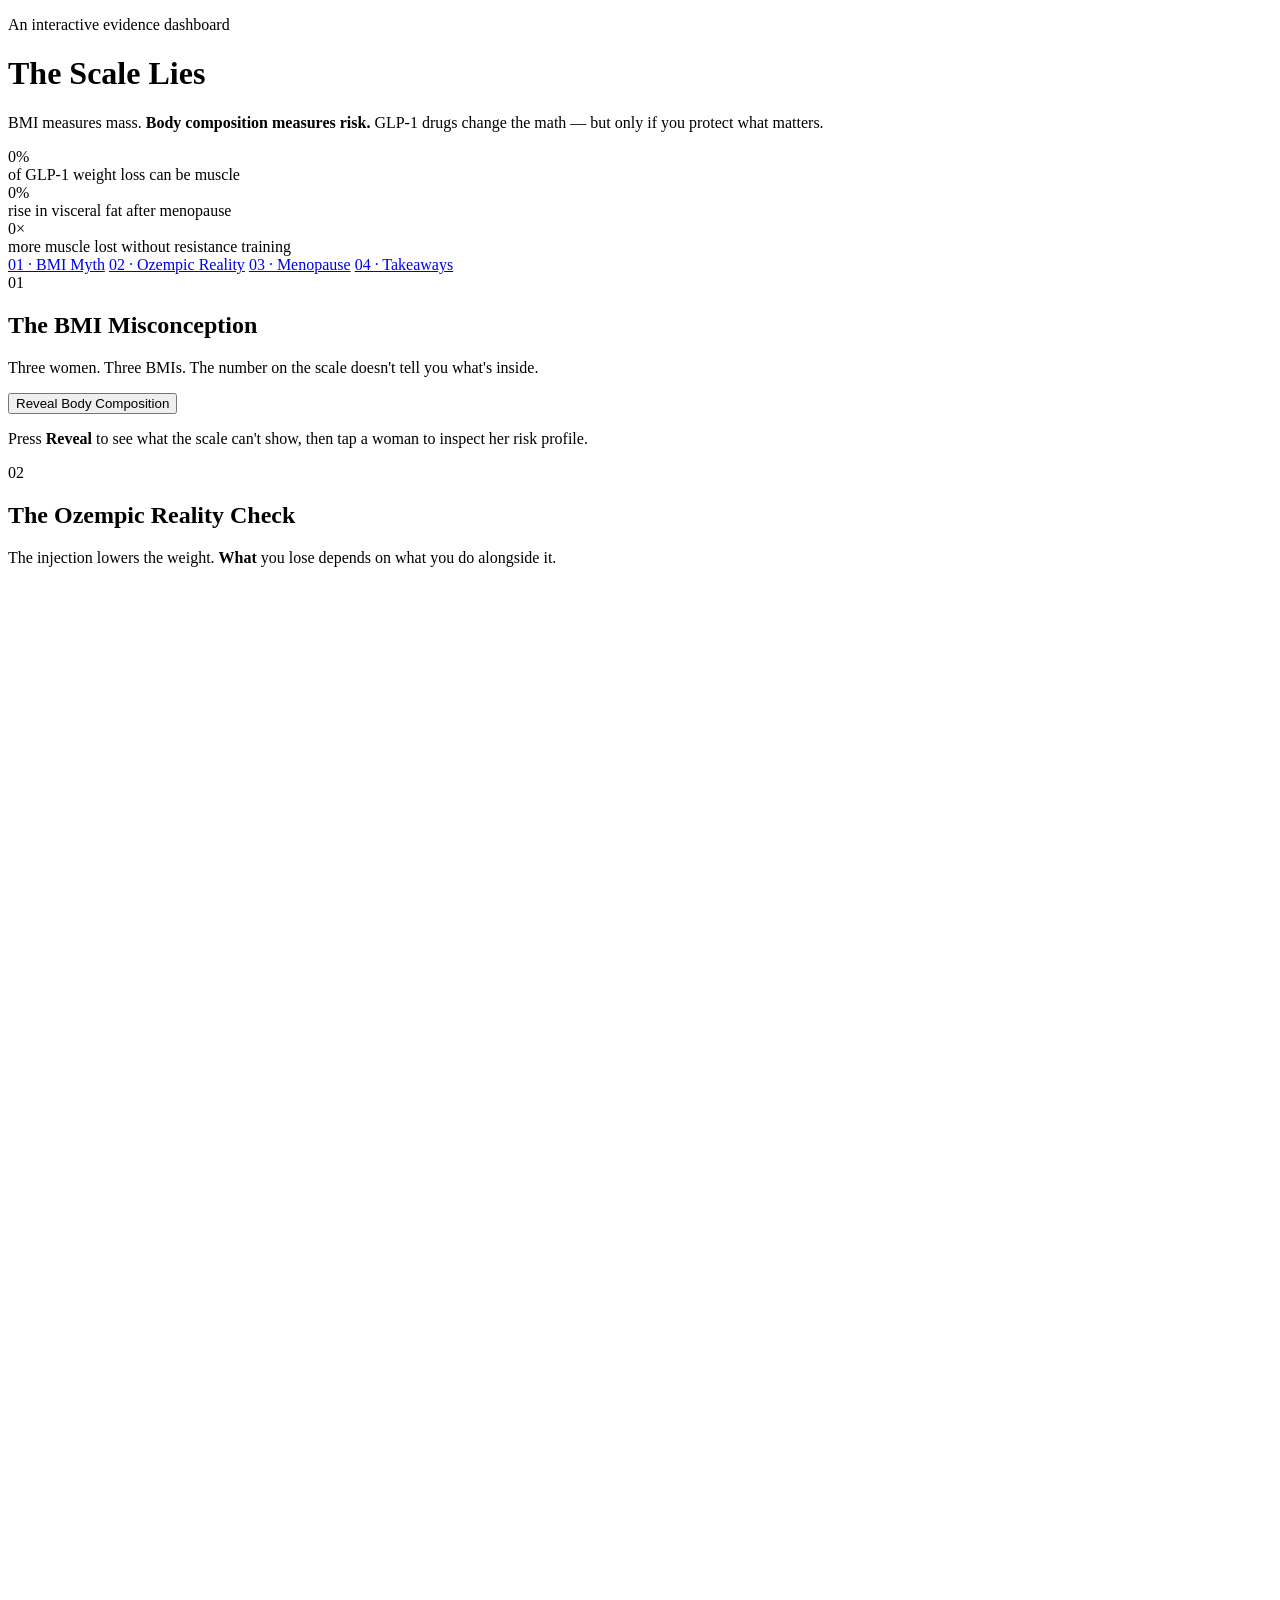
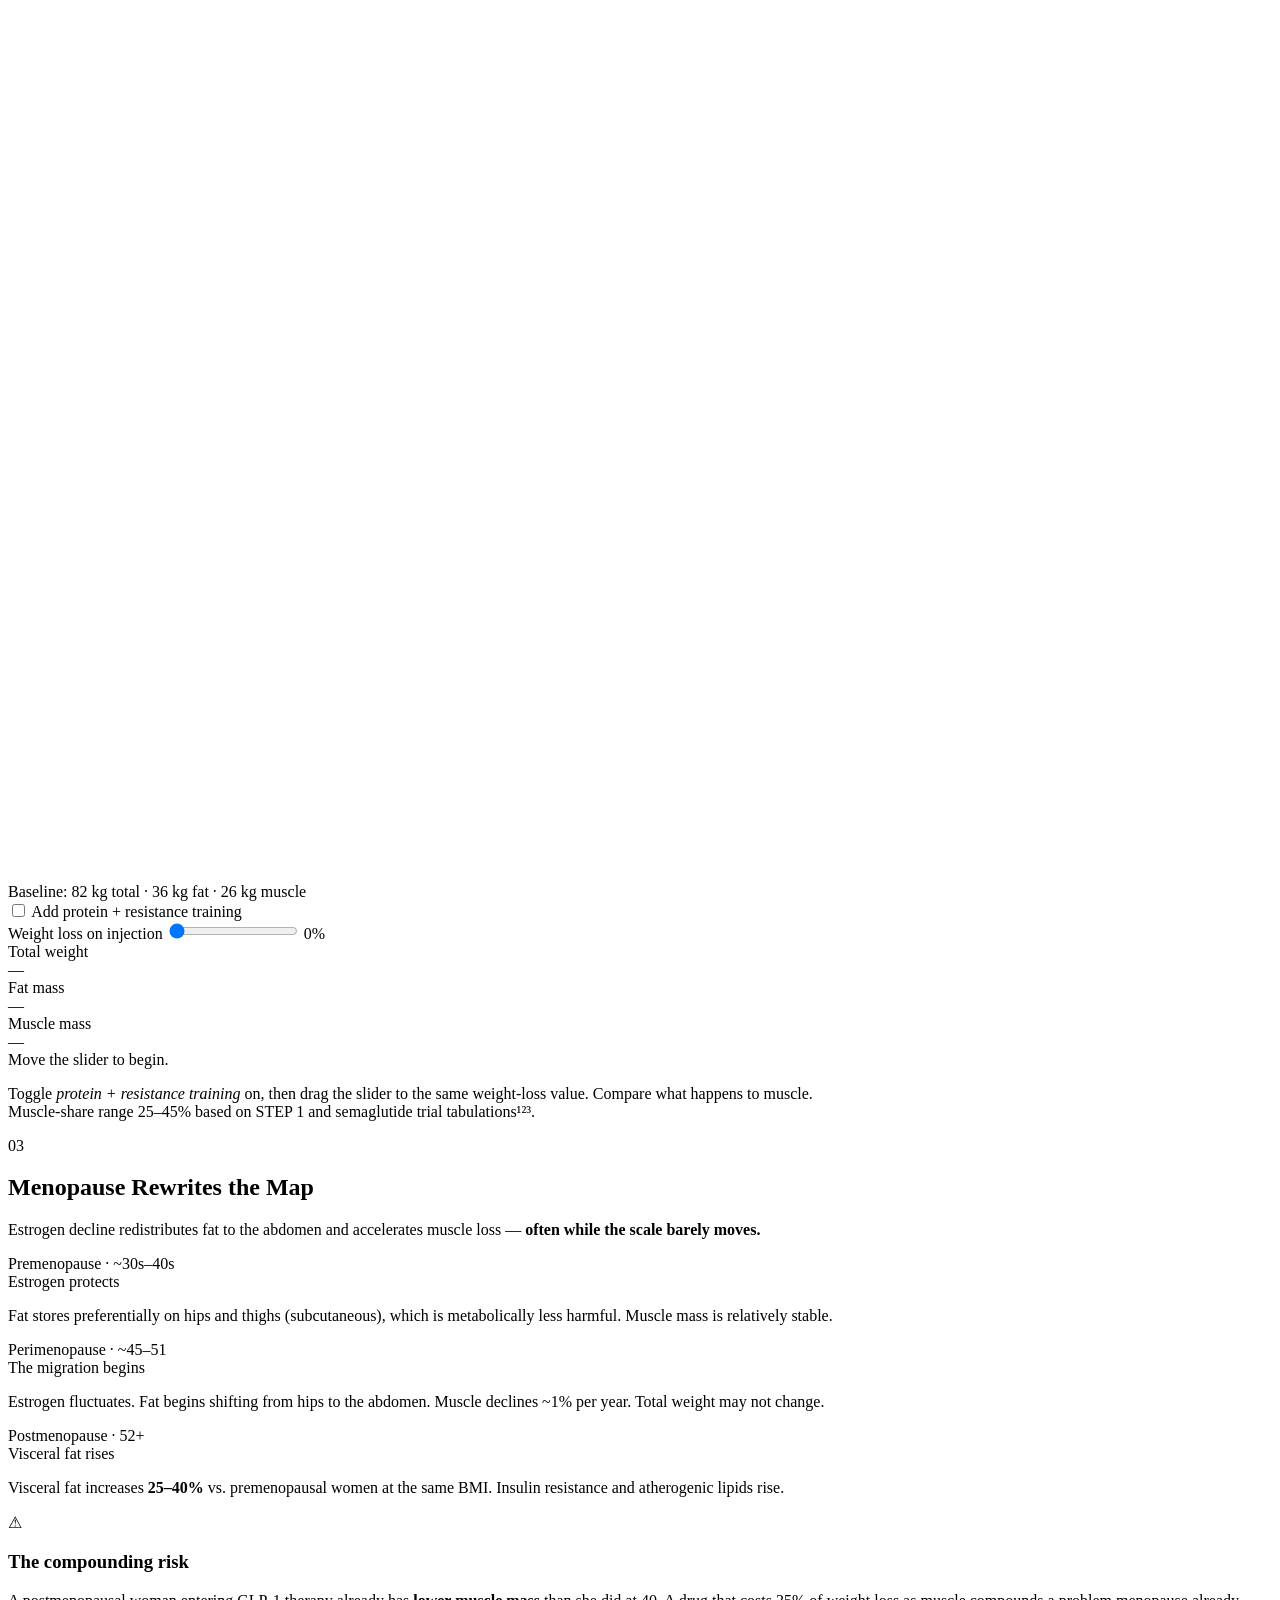
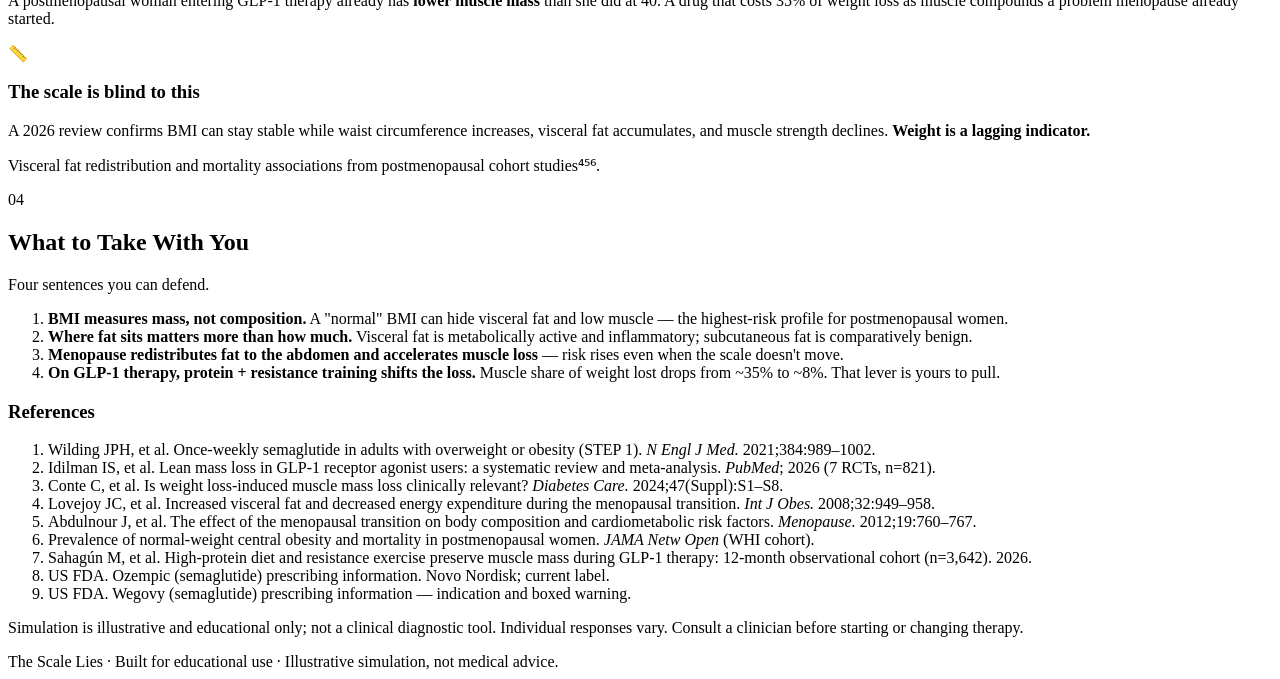
==== index.html @ 8689b0a3 "Add interactive dashboard for weight loss and menopause This HTML document outlines an interactive d" ====
<!DOCTYPE html>
<html lang="en">
<head>
  <meta charset="UTF-8" />
  <meta name="viewport" content="width=device-width, initial-scale=1.0" />
  <title>The Scale Lies — Weight Loss, Body Composition & Menopause</title>
  <meta name="description" content="An interactive dashboard on why BMI misleads, what GLP-1 weight loss actually takes off, and how menopause rewrites body composition." />
  <link rel="stylesheet" href="style.css" />
</head>
<body>

  <!-- ══════════════════════════════════════════════════════════
       HERO
  ═══════════════════════════════════════════════════════════ -->
  <header class="hero">
    <p class="eyebrow">An interactive evidence dashboard</p>
    <h1>The Scale Lies</h1>
    <p class="subtitle">
      BMI measures mass. <strong>Body composition measures risk.</strong>
      GLP-1 drugs change the math — but only if you protect what matters.
    </p>

    <div class="hero-stats">
      <div class="stat">
        <div class="stat-num" data-count="35" data-suffix="%">0%</div>
        <div class="stat-label">of GLP-1 weight loss can be muscle</div>
      </div>
      <div class="stat">
        <div class="stat-num" data-count="40" data-suffix="%">0%</div>
        <div class="stat-label">rise in visceral fat after menopause</div>
      </div>
      <div class="stat">
        <div class="stat-num" data-count="5" data-suffix="×">0×</div>
        <div class="stat-label">more muscle lost without resistance training</div>
      </div>
    </div>
  </header>

  <!-- ══════════════════════════════════════════════════════════
       SECTION NAV
  ═══════════════════════════════════════════════════════════ -->
  <nav class="section-nav" aria-label="Section navigation">
    <a href="#module-1" class="nav-link active">01 · BMI Myth</a>
    <a href="#module-2" class="nav-link">02 · Ozempic Reality</a>
    <a href="#module-3" class="nav-link">03 · Menopause</a>
    <a href="#module-4" class="nav-link">04 · Takeaways</a>
  </nav>

  <main>

    <!-- ════════════════════════════════════════════════════════
         MODULE 1 — THE BMI MISCONCEPTION
    ═════════════════════════════════════════════════════════ -->
    <section id="module-1" class="module">
      <div class="module-head">
        <span class="module-num">01</span>
        <h2>The BMI Misconception</h2>
        <p class="module-sub">
          Three women. Three BMIs. The number on the scale doesn't tell you what's inside.
        </p>
      </div>

      <div class="cards" id="cards" aria-live="polite"></div>

      <div class="controls">
        <button id="revealBtn" class="btn primary">Reveal Body Composition</button>
        <button id="resetBtn" class="btn ghost" hidden>Reset</button>
      </div>

      <p class="hint" id="hint">
        Press <strong>Reveal</strong> to see what the scale can't show, then tap a woman to inspect her risk profile.
      </p>

      <!-- Modal for inspecting one subject -->
      <section class="modal" id="modal" hidden role="dialog" aria-modal="true" aria-labelledby="modalTitle">
        <div class="modal-card">
          <button class="modal-close" id="modalClose" aria-label="Close">&times;</button>
          <h2 id="modalTitle"></h2>
          <p id="modalBmi" class="modal-bmi"></p>
          <div class="meters" id="modalMeters"></div>
          <p id="modalNote" class="modal-note"></p>
          <div class="risk" id="modalRisk"></div>
        </div>
      </section>
    </section>

    <!-- ════════════════════════════════════════════════════════
         MODULE 2 — OZEMPIC REALITY CHECK
    ═════════════════════════════════════════════════════════ -->
    <section id="module-2" class="module">
      <div class="module-head">
        <span class="module-num">02</span>
        <h2>The Ozempic Reality Check</h2>
        <p class="module-sub">
          The injection lowers the weight. <strong>What</strong> you lose depends on what you do alongside it.
        </p>
      </div>

      <div class="stage">
        <!-- Live figure -->
        <div class="figure-wrap">
          <svg id="figure" viewBox="0 0 240 360" role="img" aria-label="Body composition figure"></svg>
          <div class="figure-caption" id="figureCaption">
            Baseline: 82 kg total · 36 kg fat · 26 kg muscle
          </div>
        </div>

        <!-- Controls + meters -->
        <div class="panel">
          <div class="toggle-row">
            <label class="switch">
              <input type="checkbox" id="protectToggle" />
              <span class="slider"></span>
            </label>
            <span class="toggle-label" id="toggleLabel">Add protein + resistance training</span>
          </div>

          <div class="slider-row">
            <label for="lossSlider">Weight loss on injection</label>
            <input type="range" id="lossSlider" min="0" max="20" step="1" value="0" />
            <span class="loss-val" id="lossVal">0%</span>
          </div>

          <div class="meters">
            <div class="meter-row">
              <span>Total weight</span>
              <div class="meter-track"><div class="meter-fill weight" id="mWeight"></div></div>
              <span class="meter-val" id="vWeight">—</span>
            </div>
            <div class="meter-row">
              <span>Fat mass</span>
              <div class="meter-track"><div class="meter-fill fat" id="mFat"></div></div>
              <span class="meter-val" id="vFat">—</span>
            </div>
            <div class="meter-row">
              <span>Muscle mass</span>
              <div class="meter-track"><div class="meter-fill muscle" id="mMuscle"></div></div>
              <span class="meter-val" id="vMuscle">—</span>
            </div>
          </div>

          <div class="verdict" id="verdict">Move the slider to begin.</div>
        </div>
      </div>

      <p class="hint">
        Toggle <em>protein + resistance training</em> on, then drag the slider to the same weight-loss value.
        Compare what happens to muscle. <br/>
        <span class="cite">Muscle-share range 25–45% based on STEP 1 and semaglutide trial tabulations¹²³.</span>
      </p>
    </section>

    <!-- ════════════════════════════════════════════════════════
         MODULE 3 — MENOPAUSE & VISCERAL FAT
    ═════════════════════════════════════════════════════════ -->
    <section id="module-3" class="module">
      <div class="module-head">
        <span class="module-num">03</span>
        <h2>Menopause Rewrites the Map</h2>
        <p class="module-sub">
          Estrogen decline redistributes fat to the abdomen and accelerates muscle loss —
          <strong>often while the scale barely moves.</strong>
        </p>
      </div>

      <!-- Timeline -->
      <div class="timeline" id="timeline">
        <div class="tl-step" data-step="1">
          <div class="tl-dot"></div>
          <div class="tl-card">
            <div class="tl-era">Premenopause · ~30s–40s</div>
            <div class="tl-title">Estrogen protects</div>
            <p>Fat stores preferentially on hips and thighs (subcutaneous), which is metabolically less harmful. Muscle mass is relatively stable.</p>
          </div>
        </div>

        <div class="tl-step" data-step="2">
          <div class="tl-dot"></div>
          <div class="tl-card">
            <div class="tl-era">Perimenopause · ~45–51</div>
            <div class="tl-title">The migration begins</div>
            <p>Estrogen fluctuates. Fat begins shifting from hips to the abdomen. Muscle declines ~1% per year. Total weight may not change.</p>
          </div>
        </div>

        <div class="tl-step" data-step="3">
          <div class="tl-dot"></div>
          <div class="tl-card">
            <div class="tl-era">Postmenopause · 52+</div>
            <div class="tl-title">Visceral fat rises</div>
            <p>Visceral fat increases <strong>25–40%</strong> vs. premenopausal women at the same BMI. Insulin resistance and atherogenic lipids rise.</p>
          </div>
        </div>
      </div>

      <!-- Body-map callout -->
      <div class="callout-grid">
        <div class="callout">
          <div class="callout-icon">⚠</div>
          <div>
            <h3>The compounding risk</h3>
            <p>
              A postmenopausal woman entering GLP-1 therapy already has <strong>lower muscle mass</strong>
              than she did at 40. A drug that costs 35% of weight loss as muscle compounds
              a problem menopause already started.
            </p>
          </div>
        </div>

        <div class="callout">
          <div class="callout-icon">📏</div>
          <div>
            <h3>The scale is blind to this</h3>
            <p>
              A 2026 review confirms BMI can stay stable while waist circumference increases,
              visceral fat accumulates, and muscle strength declines.
              <strong>Weight is a lagging indicator.</strong>
            </p>
          </div>
        </div>
      </div>

      <p class="hint">
        <span class="cite">Visceral fat redistribution and mortality associations from postmenopausal cohort studies⁴⁵⁶.</span>
      </p>
    </section>

    <!-- ════════════════════════════════════════════════════════
         MODULE 4 — TAKEAWAYS + REFERENCES
    ═════════════════════════════════════════════════════════ -->
    <section id="module-4" class="module">
      <div class="module-head">
        <span class="module-num">04</span>
        <h2>What to Take With You</h2>
        <p class="module-sub">Four sentences you can defend.</p>
      </div>

      <ol class="takeaways">
        <li><strong>BMI measures mass, not composition.</strong> A "normal" BMI can hide visceral fat and low muscle — the highest-risk profile for postmenopausal women.</li>
        <li><strong>Where fat sits matters more than how much.</strong> Visceral fat is metabolically active and inflammatory; subcutaneous fat is comparatively benign.</li>
        <li><strong>Menopause redistributes fat to the abdomen and accelerates muscle loss</strong> — risk rises even when the scale doesn't move.</li>
        <li><strong>On GLP-1 therapy, protein + resistance training shifts the loss.</strong> Muscle share of weight lost drops from ~35% to ~8%. That lever is yours to pull.</li>
      </ol>

      <div class="references">
        <h3>References</h3>
        <ol>
          <li>Wilding JPH, et al. Once-weekly semaglutide in adults with overweight or obesity (STEP 1). <em>N Engl J Med.</em> 2021;384:989–1002.</li>
          <li>Idilman IS, et al. Lean mass loss in GLP-1 receptor agonist users: a systematic review and meta-analysis. <em>PubMed</em>; 2026 (7 RCTs, n=821).</li>
          <li>Conte C, et al. Is weight loss-induced muscle mass loss clinically relevant? <em>Diabetes Care.</em> 2024;47(Suppl):S1–S8.</li>
          <li>Lovejoy JC, et al. Increased visceral fat and decreased energy expenditure during the menopausal transition. <em>Int J Obes.</em> 2008;32:949–958.</li>
          <li>Abdulnour J, et al. The effect of the menopausal transition on body composition and cardiometabolic risk factors. <em>Menopause.</em> 2012;19:760–767.</li>
          <li>Prevalence of normal-weight central obesity and mortality in postmenopausal women. <em>JAMA Netw Open</em> (WHI cohort).</li>
          <li>Sahagún M, et al. High-protein diet and resistance exercise preserve muscle mass during GLP-1 therapy: 12-month observational cohort (n=3,642). 2026.</li>
          <li>US FDA. Ozempic (semaglutide) prescribing information. Novo Nordisk; current label.</li>
          <li>US FDA. Wegovy (semaglutide) prescribing information — indication and boxed warning.</li>
        </ol>
        <p class="footnote">
          Simulation is illustrative and educational only; not a clinical diagnostic tool.
          Individual responses vary. Consult a clinician before starting or changing therapy.
        </p>
      </div>
    </section>

  </main>

  <footer class="foot">
    <span>The Scale Lies · Built for educational use · Illustrative simulation, not medical advice.</span>
  </footer>

  <script src="script.js"></script>
</body>
</html>
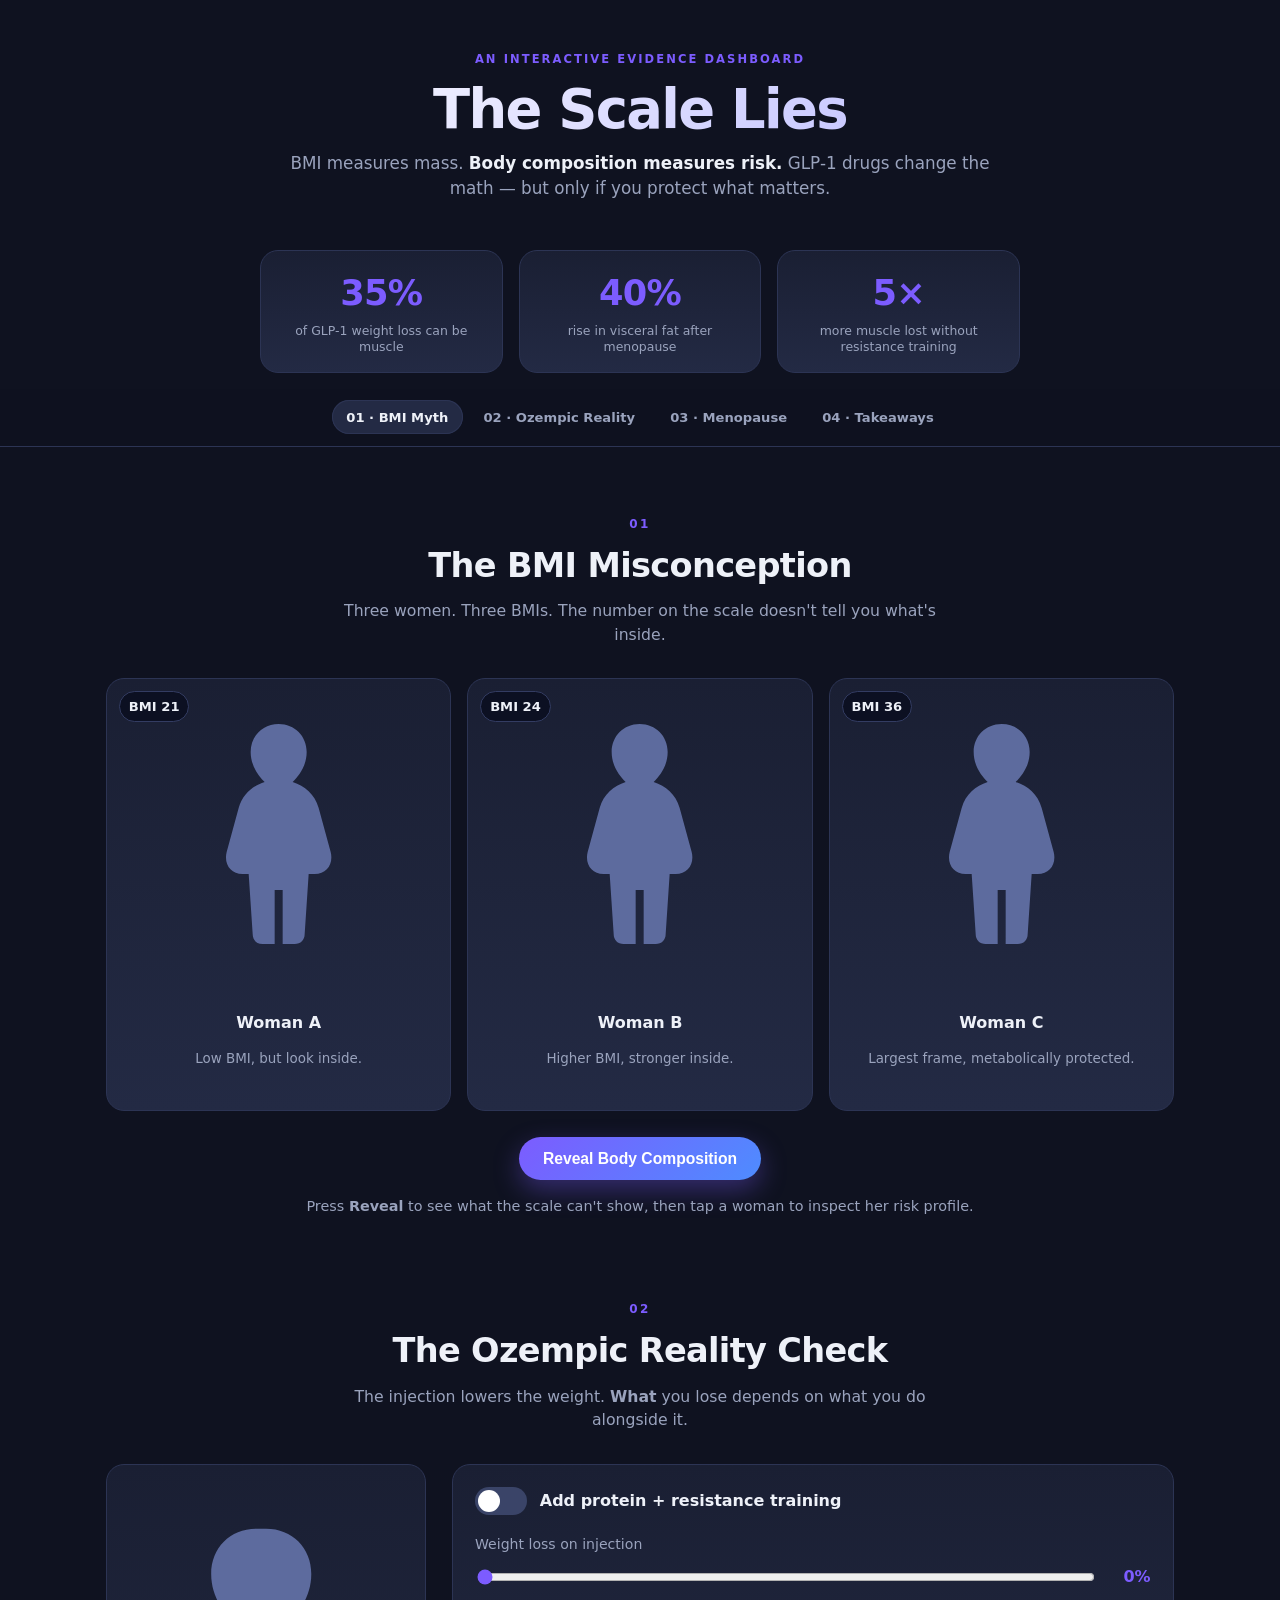
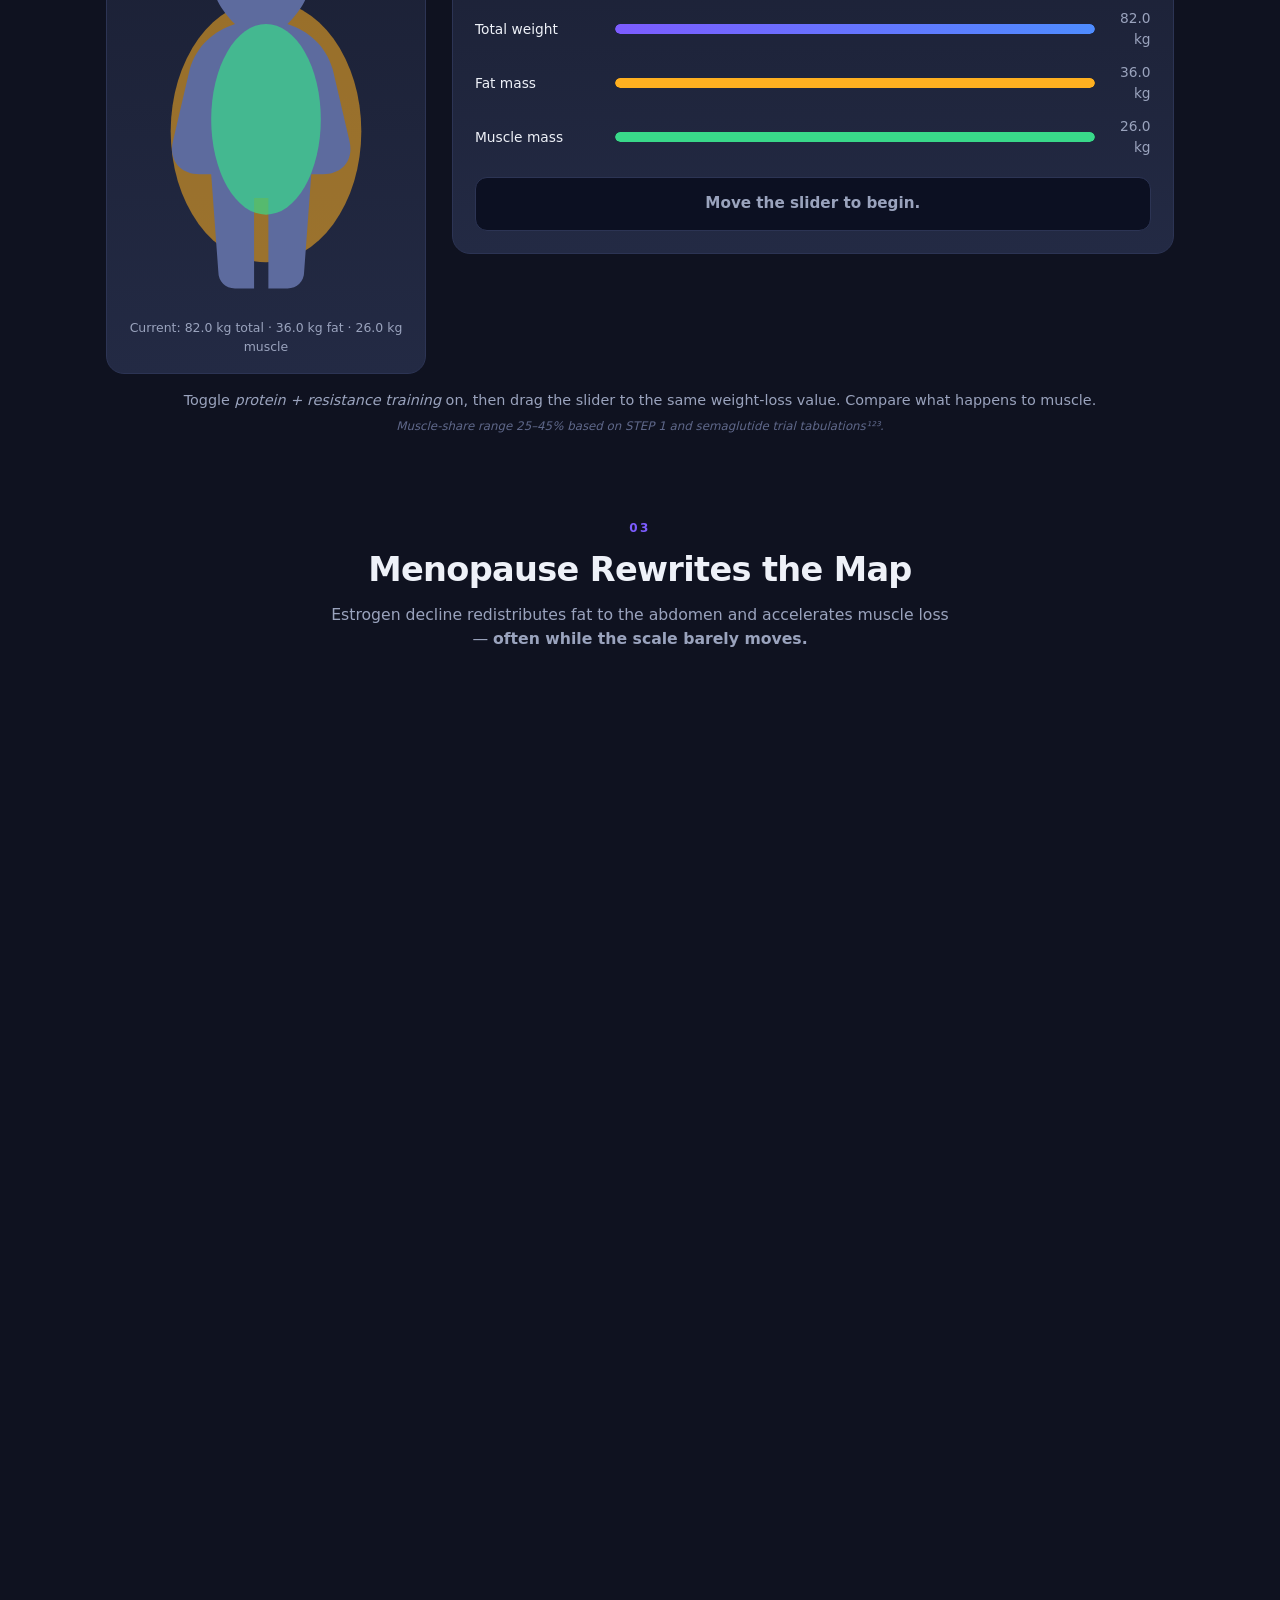
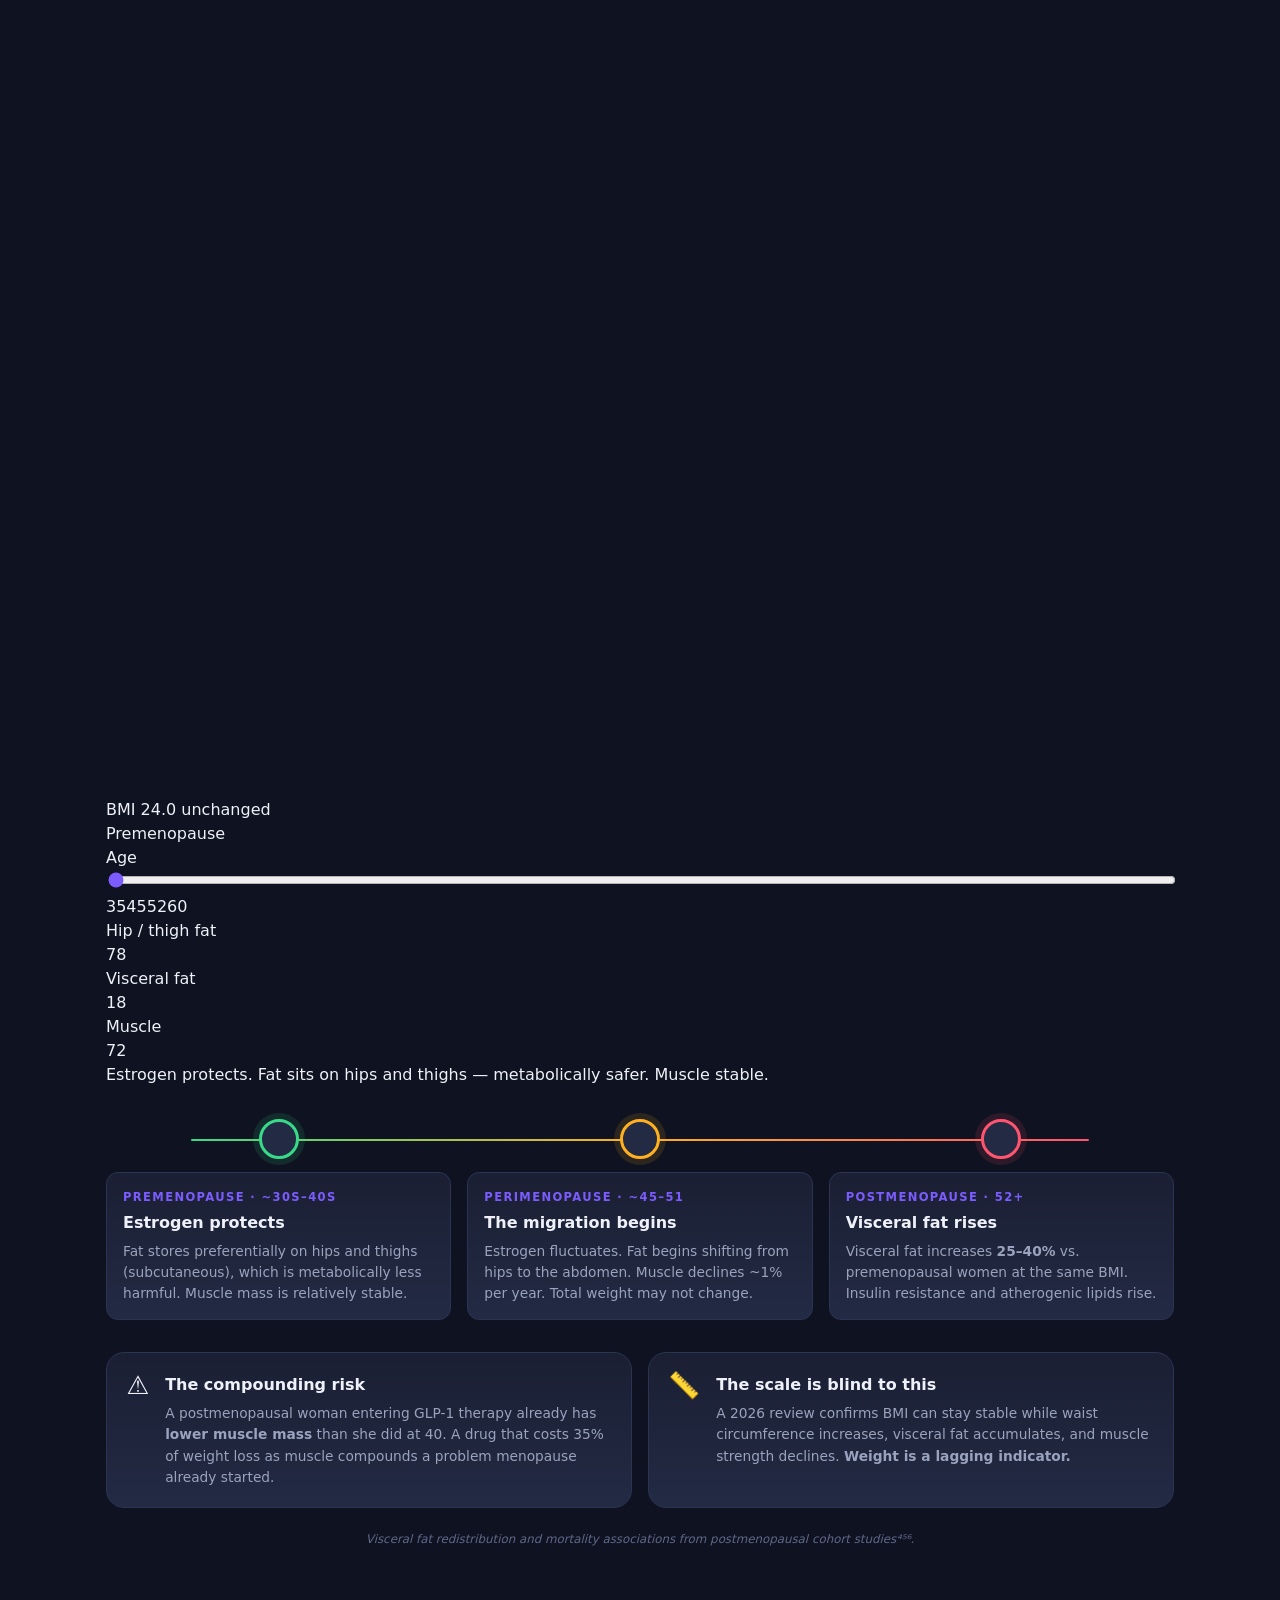
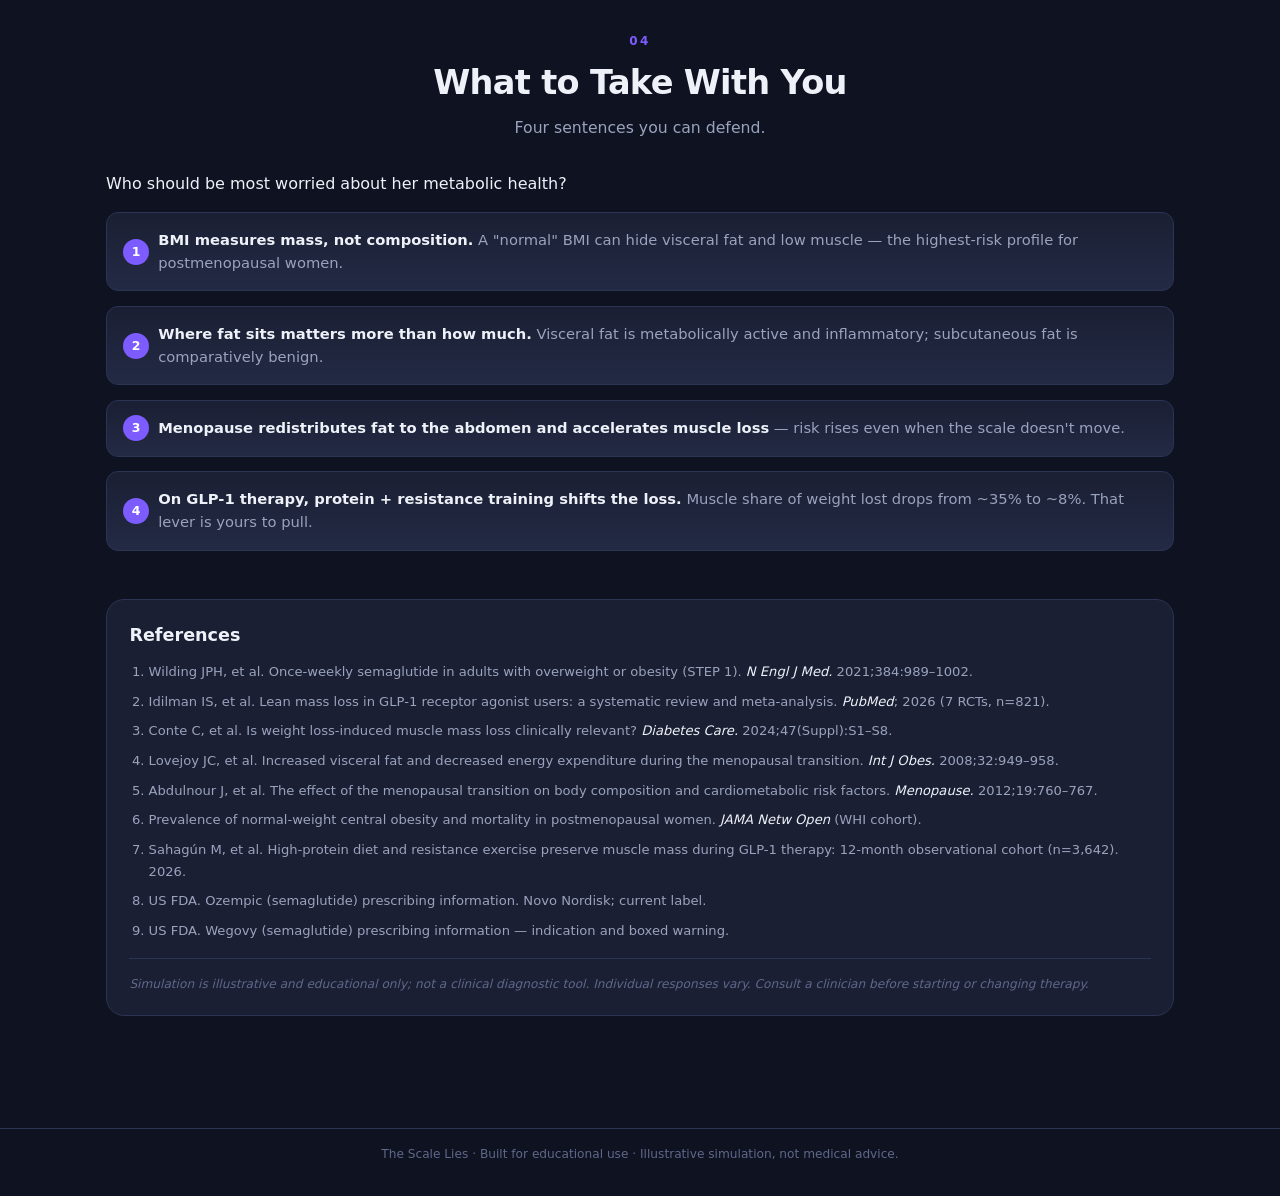
==== commit 5ceb0695: "Fix section 3 and 4 duplicates, add slider and quiz markup Added menopause slider and quiz section t" ====
--- a/index.html
+++ b/index.html
@@ -161,6 +161,45 @@
           Estrogen decline redistributes fat to the abdomen and accelerates muscle loss —
           <strong>often while the scale barely moves.</strong>
         </p>
+      </div>
+
+      <div class="menopause-slider" id="menopauseSlider">
+        <div class="ms-figure-wrap">
+          <svg id="msFigure" viewBox="0 0 200 320" role="img" aria-label="Fat distribution figure"></svg>
+          <div class="ms-bmi">
+            <span class="ms-bmi-label">BMI</span>
+            <span class="ms-bmi-val" id="msBmi">24.0</span>
+            <span class="ms-bmi-frozen">unchanged</span>
+          </div>
+        </div>
+        <div class="ms-controls">
+          <div class="ms-stage-label" id="msStage">Premenopause</div>
+          <label for="msSlider" class="ms-slider-label">Age</label>
+          <input type="range" id="msSlider" min="0" max="3" step="1" value="0" />
+          <div class="ms-age-row">
+            <span>35</span><span>45</span><span>52</span><span>60</span>
+          </div>
+          <div class="ms-meters">
+            <div class="ms-meter-row">
+              <span>Hip / thigh fat</span>
+              <div class="ms-track"><div class="ms-fill hip" id="msHip"></div></div>
+              <span class="ms-val" id="msHipVal">78</span>
+            </div>
+            <div class="ms-meter-row">
+              <span>Visceral fat</span>
+              <div class="ms-track"><div class="ms-fill visceral" id="msVisceral"></div></div>
+              <span class="ms-val" id="msVisceralVal">18</span>
+            </div>
+            <div class="ms-meter-row">
+              <span>Muscle</span>
+              <div class="ms-track"><div class="ms-fill muscle" id="msMuscle"></div></div>
+              <span class="ms-val" id="msMuscleVal">72</span>
+            </div>
+          </div>
+          <div class="ms-message" id="msMessage">
+            Estrogen protects. Fat sits on hips and thighs — metabolically safer. Muscle stable.
+          </div>
+        </div>
       </div>
 
       <!-- Timeline -->
@@ -233,6 +272,14 @@
         <span class="module-num">04</span>
         <h2>What to Take With You</h2>
         <p class="module-sub">Four sentences you can defend.</p>
+      </div>
+
+      <div class="quiz" id="quiz">
+        <p class="quiz-q" id="quizQuestion">
+          Who should be most worried about her metabolic health?
+        </p>
+        <div class="quiz-options" id="quizOptions"></div>
+        <div class="quiz-result" id="quizResult" hidden></div>
       </div>
 
       <ol class="takeaways">
--- a/style.css
+++ b/style.css
@@ -0,0 +1,685 @@
+/* ═══════════════════════════════════════════════════════════
+   THE SCALE LIES — Unified Dashboard Stylesheet
+   Dark theme · 4 modules · shared primitives
+   ═══════════════════════════════════════════════════════════ */
+
+/* ── Tokens ───────────────────────────────────────────── */
+:root {
+  --bg: #0f1220;
+  --bg-glow: #1b2140;
+  --panel: #1a1f33;
+  --panel-2: #232a44;
+  --border: #2c3454;
+  --text: #eef1f8;
+  --muted: #9aa3bd;
+  --accent: #7c5cff;
+  --accent-2: #4e8cff;
+  --muscle: #39d98a;
+  --fat: #ffb020;
+  --visceral: #ff5470;
+  --ok: #39d98a;
+  --warn: #ffb020;
+  --danger: #ff5470;
+
+  --radius-lg: 18px;
+  --radius-md: 12px;
+  --radius-sm: 8px;
+
+  --shadow-soft: 0 12px 30px rgba(0,0,0,.25);
+  --shadow-accent: 0 12px 30px rgba(124,92,255,.22);
+
+  --ease: cubic-bezier(.4,0,.2,1);
+  --dur-fast: .18s;
+  --dur-med: .35s;
+  --dur-slow: .7s;
+}
+
+/* ── Reset ────────────────────────────────────────────── */
+*, *::before, *::after { box-sizing: border-box; }
+html { scroll-behavior: smooth; }
+@media (prefers-reduced-motion: reduce) {
+  html { scroll-behavior: auto; }
+  *, *::before, *::after {
+    animation-duration: .001ms !important;
+    transition-duration: .001ms !important;
+  }
+}
+body {
+  margin: 0;
+  font-family: system-ui, -apple-system, "Segoe UI", Roboto, sans-serif;
+  background: radial-gradient(1200px 600px at 50% -10%, var(--bg-glow), var(--bg));
+  color: var(--text);
+  min-height: 100vh;
+  line-height: 1.5;
+}
+
+/* ── Hero ────────────────────────────────────────────── */
+.hero {
+  text-align: center;
+  padding: 3.2rem 1rem 1rem;
+  max-width: 900px;
+  margin: 0 auto;
+}
+.eyebrow {
+  text-transform: uppercase;
+  letter-spacing: .18em;
+  font-size: .72rem;
+  color: var(--accent);
+  font-weight: 700;
+  margin: 0 0 .8rem;
+}
+.hero h1 {
+  margin: 0 0 .8rem;
+  font-size: clamp(2rem, 5vw, 3.4rem);
+  letter-spacing: -0.03em;
+  line-height: 1.05;
+  background: linear-gradient(135deg, #fff 0%, #b8b8ff 100%);
+  -webkit-background-clip: text;
+  background-clip: text;
+  color: transparent;
+}
+.subtitle {
+  color: var(--muted);
+  max-width: 700px;
+  margin: 0 auto 2rem;
+  font-size: 1.05rem;
+}
+.subtitle strong { color: var(--text); }
+
+.hero-stats {
+  display: grid;
+  grid-template-columns: repeat(3, 1fr);
+  gap: 1rem;
+  max-width: 760px;
+  margin: 0 auto;
+  padding-top: 1rem;
+}
+@media (max-width: 640px) {
+  .hero-stats { grid-template-columns: 1fr; }
+}
+.stat {
+  background: linear-gradient(180deg, var(--panel), var(--panel-2));
+  border: 1px solid var(--border);
+  border-radius: var(--radius-lg);
+  padding: 1rem .8rem;
+}
+.stat-num {
+  font-size: clamp(1.6rem, 3.5vw, 2.2rem);
+  font-weight: 800;
+  color: var(--accent);
+  font-variant-numeric: tabular-nums;
+  letter-spacing: -0.02em;
+}
+.stat-label {
+  font-size: .78rem;
+  color: var(--muted);
+  margin-top: .2rem;
+  line-height: 1.35;
+}
+
+/* ── Section nav ─────────────────────────────────────── */
+.section-nav {
+  position: sticky;
+  top: 0;
+  z-index: 30;
+  display: flex;
+  gap: .4rem;
+  justify-content: center;
+  padding: .7rem 1rem;
+  background: rgba(15,18,32,.85);
+  backdrop-filter: blur(10px);
+  border-bottom: 1px solid var(--border);
+  overflow-x: auto;
+  scrollbar-width: none;
+}
+.section-nav::-webkit-scrollbar { display: none; }
+.nav-link {
+  color: var(--muted);
+  text-decoration: none;
+  font-size: .82rem;
+  font-weight: 600;
+  padding: .45rem .9rem;
+  border-radius: 999px;
+  white-space: nowrap;
+  transition: color var(--dur-fast), background var(--dur-fast);
+}
+.nav-link:hover { color: var(--text); }
+.nav-link.active {
+  color: var(--text);
+  background: var(--panel-2);
+  box-shadow: inset 0 0 0 1px var(--border);
+}
+
+/* ── Module wrapper ──────────────────────────────────── */
+main {
+  max-width: 1100px;
+  margin: 0 auto;
+  padding: 1rem 1rem 4rem;
+}
+.module {
+  padding: 3rem 0 1rem;
+  scroll-margin-top: 60px;
+}
+.module-head { text-align: center; margin-bottom: 2rem; }
+.module-num {
+  display: inline-block;
+  font-size: .75rem;
+  letter-spacing: .2em;
+  font-weight: 700;
+  color: var(--accent);
+  margin-bottom: .5rem;
+}
+.module h2 {
+  margin: 0 0 .5rem;
+  font-size: clamp(1.5rem, 3vw, 2.1rem);
+  letter-spacing: -0.02em;
+}
+.module-sub {
+  color: var(--muted);
+  max-width: 620px;
+  margin: 0 auto;
+  font-size: .98rem;
+}
+
+/* ═══════════════════════════════════════════════════════
+   MODULE 1 — Cards + silhouettes + modal
+   ═══════════════════════════════════════════════════════ */
+.cards {
+  display: grid;
+  grid-template-columns: repeat(3, 1fr);
+  gap: 1rem;
+  margin-top: 1.2rem;
+}
+@media (max-width: 760px) {
+  .cards { grid-template-columns: 1fr; }
+}
+
+.card {
+  background: linear-gradient(180deg, var(--panel), var(--panel-2));
+  border: 1px solid var(--border);
+  border-radius: var(--radius-lg);
+  padding: 1rem;
+  text-align: center;
+  position: relative;
+  transition: transform var(--dur-fast) var(--ease),
+              border-color var(--dur-fast) var(--ease),
+              box-shadow var(--dur-fast) var(--ease);
+}
+.card.clickable { cursor: pointer; }
+.card.clickable:hover {
+  transform: translateY(-4px);
+  border-color: var(--accent);
+  box-shadow: var(--shadow-accent);
+}
+
+.bmi-badge {
+  position: absolute;
+  top: 12px;
+  left: 12px;
+  background: #0c1022;
+  border: 1px solid #333c62;
+  color: var(--text);
+  font-weight: 700;
+  font-size: .82rem;
+  padding: .3rem .55rem;
+  border-radius: 999px;
+}
+
+.fig {
+  width: 100%;
+  height: 300px;
+  display: block;
+  margin: .4rem auto .6rem;
+}
+
+.name { font-weight: 700; margin: .2rem 0 .1rem; }
+.caption {
+  color: var(--muted);
+  font-size: .84rem;
+  min-height: 2.4em;
+  padding: 0 .3rem;
+}
+
+/* Silhouette layers — hidden until .revealed */
+.layer { transition: opacity var(--dur-slow) var(--ease); }
+.l-muscle, .l-subcut, .l-visceral { opacity: 0; }
+.revealed .l-body { opacity: .10; }
+.revealed .l-muscle { opacity: .85; }
+.revealed .l-subcut { opacity: .55; }
+.revealed .l-visceral { opacity: .95; }
+
+/* Reveal / reset controls */
+.controls {
+  display: flex;
+  gap: .8rem;
+  justify-content: center;
+  margin-top: 1.6rem;
+  flex-wrap: wrap;
+}
+.btn {
+  border: none;
+  border-radius: 999px;
+  padding: .8rem 1.5rem;
+  font-size: .98rem;
+  font-weight: 700;
+  cursor: pointer;
+  transition: transform .12s var(--ease),
+              opacity var(--dur-fast),
+              background var(--dur-fast);
+}
+.btn:active { transform: scale(.97); }
+.btn.primary {
+  background: linear-gradient(135deg, var(--accent), var(--accent-2));
+  color: white;
+  box-shadow: 0 10px 26px rgba(124,92,255,.35);
+}
+.btn.ghost {
+  background: transparent;
+  color: var(--text);
+  border: 1px solid #3a4468;
+}
+.hint {
+  text-align: center;
+  color: var(--muted);
+  margin-top: 1rem;
+  font-size: .9rem;
+  min-height: 1.4em;
+  line-height: 1.5;
+}
+.cite {
+  display: inline-block;
+  margin-top: .4rem;
+  font-size: .74rem;
+  color: #5f688a;
+  font-style: italic;
+}
+
+/* Modal */
+.modal {
+  position: fixed;
+  inset: 0;
+  background: rgba(5,7,15,.72);
+  backdrop-filter: blur(4px);
+  display: grid;
+  place-items: center;
+  padding: 1rem;
+  z-index: 50;
+}
+.modal[hidden] { display: none; }
+.modal-card {
+  width: min(560px, 100%);
+  background: linear-gradient(180deg, #1c2240, #141830);
+  border: 1px solid #333c62;
+  border-radius: 20px;
+  padding: 1.4rem 1.4rem 1.6rem;
+  position: relative;
+  animation: pop .25s var(--ease);
+}
+@keyframes pop {
+  from { transform: scale(.94); opacity: 0; }
+  to   { transform: scale(1);    opacity: 1; }
+}
+.modal-close {
+  position: absolute;
+  top: 10px; right: 12px;
+  background: none; border: none;
+  color: var(--muted);
+  font-size: 1.7rem;
+  cursor: pointer; line-height: 1;
+}
+.modal-close:hover { color: var(--text); }
+.modal-card h2 { margin: 0 0 .2rem; font-size: 1.3rem; }
+.modal-bmi { color: var(--accent); font-weight: 700; margin: 0 0 1rem; }
+.meters { display: grid; gap: .75rem; margin-bottom: 1rem; }
+.meter-row {
+  display: grid;
+  grid-template-columns: 130px 1fr 46px;
+  align-items: center;
+  gap: .6rem;
+  font-size: .86rem;
+}
+.meter-track {
+  height: 10px;
+  background: #0c1022;
+  border-radius: 999px;
+  overflow: hidden;
+}
+.meter-fill {
+  height: 100%;
+  border-radius: 999px;
+  width: 0;
+  transition: width .8s var(--ease);
+}
+.meter-fill.muscle { background: var(--muscle); }
+.meter-fill.visceral { background: var(--visceral); }
+.meter-fill.subcut { background: var(--fat); }
+.meter-val { text-align: right; color: var(--muted); font-variant-numeric: tabular-nums; }
+.modal-note {
+  color: var(--muted);
+  font-size: .9rem;
+  line-height: 1.55;
+  margin: 0 0 1rem;
+}
+.risk {
+  font-weight: 700;
+  padding: .7rem 1rem;
+  border-radius: var(--radius-md);
+  text-align: center;
+  font-size: .92rem;
+}
+.risk.low      { background: rgba(57,217,138,.14); color: var(--ok);     border: 1px solid rgba(57,217,138,.4); }
+.risk.moderate { background: rgba(255,176,32,.14); color: var(--warn);   border: 1px solid rgba(255,176,32,.4); }
+.risk.high     { background: rgba(255,84,112,.14); color: var(--danger); border: 1px solid rgba(255,84,112,.4); }
+
+/* ═══════════════════════════════════════════════════════
+   MODULE 2 — Ozempic toggle simulation
+   ═══════════════════════════════════════════════════════ */
+.stage {
+  display: grid;
+  grid-template-columns: 320px 1fr;
+  gap: 1.6rem;
+  align-items: start;
+  margin-top: 1rem;
+}
+@media (max-width: 780px) {
+  .stage { grid-template-columns: 1fr; }
+}
+
+.figure-wrap {
+  background: linear-gradient(180deg, var(--panel), var(--panel-2));
+  border: 1px solid var(--border);
+  border-radius: var(--radius-lg);
+  padding: 1rem;
+}
+#figure { width: 100%; height: auto; display: block; }
+.figure-caption {
+  margin-top: .6rem;
+  font-size: .78rem;
+  color: var(--muted);
+  text-align: center;
+  font-variant-numeric: tabular-nums;
+}
+
+.panel {
+  background: linear-gradient(180deg, var(--panel), var(--panel-2));
+  border: 1px solid var(--border);
+  border-radius: var(--radius-lg);
+  padding: 1.4rem;
+}
+
+.toggle-row {
+  display: flex;
+  align-items: center;
+  gap: .8rem;
+  margin-bottom: 1.2rem;
+  font-weight: 600;
+}
+.switch {
+  position: relative;
+  display: inline-block;
+  width: 52px;
+  height: 28px;
+  flex-shrink: 0;
+}
+.switch input { opacity: 0; width: 0; height: 0; }
+.slider {
+  position: absolute;
+  cursor: pointer;
+  inset: 0;
+  background: #3a4468;
+  border-radius: 999px;
+  transition: background var(--dur-fast);
+}
+.slider::before {
+  content: "";
+  position: absolute;
+  height: 22px; width: 22px;
+  left: 3px; bottom: 3px;
+  background: white;
+  border-radius: 50%;
+  transition: transform var(--dur-fast);
+}
+.switch input:checked + .slider { background: var(--muscle); }
+.switch input:checked + .slider::before { transform: translateX(24px); }
+
+.slider-row {
+  display: grid;
+  grid-template-columns: 1fr auto;
+  align-items: center;
+  gap: .6rem;
+  margin-bottom: 1.2rem;
+}
+.slider-row label {
+  grid-column: 1 / -1;
+  color: var(--muted);
+  font-size: .88rem;
+}
+input[type="range"] {
+  width: 100%;
+  accent-color: var(--accent);
+  cursor: pointer;
+}
+.loss-val {
+  font-weight: 700;
+  color: var(--accent);
+  min-width: 3rem;
+  text-align: right;
+  font-variant-numeric: tabular-nums;
+}
+
+.meters { display: grid; gap: .8rem; margin-bottom: 1.2rem; }
+.meter-fill.weight { background: linear-gradient(90deg, var(--accent), var(--accent-2)); }
+.meter-fill.fat    { background: var(--fat); }
+.meter-fill.muscle { background: var(--muscle); }
+
+.verdict {
+  padding: .9rem 1rem;
+  border-radius: var(--radius-md);
+  text-align: center;
+  font-weight: 700;
+  font-size: .95rem;
+  background: #0c1022;
+  color: var(--muted);
+  border: 1px solid var(--border);
+  transition: all var(--dur-med) var(--ease);
+}
+.verdict.ok     { background: rgba(57,217,138,.14); color: var(--ok);     border-color: rgba(57,217,138,.4); }
+.verdict.warn   { background: rgba(255,176,32,.14); color: var(--warn);   border-color: rgba(255,176,32,.4); }
+.verdict.danger { background: rgba(255,84,112,.14); color: var(--danger); border-color: rgba(255,84,112,.4); }
+
+/* ═══════════════════════════════════════════════════════
+   MODULE 3 — Menopause timeline
+   ═══════════════════════════════════════════════════════ */
+.timeline {
+  display: grid;
+  grid-template-columns: repeat(3, 1fr);
+  gap: 1rem;
+  position: relative;
+  margin: 2rem 0;
+}
+.timeline::before {
+  content: "";
+  position: absolute;
+  top: 20px;
+  left: 8%; right: 8%;
+  height: 2px;
+  background: linear-gradient(90deg, var(--muscle), var(--fat), var(--visceral));
+  z-index: 0;
+  border-radius: 2px;
+}
+@media (max-width: 780px) {
+  .timeline { grid-template-columns: 1fr; }
+  .timeline::before { display: none; }
+}
+.tl-step {
+  position: relative;
+  z-index: 1;
+  opacity: 0;
+  transform: translateY(14px);
+  transition: opacity var(--dur-slow) var(--ease),
+              transform var(--dur-slow) var(--ease);
+}
+.tl-step.visible { opacity: 1; transform: translateY(0); }
+.tl-dot {
+  width: 40px; height: 40px;
+  border-radius: 50%;
+  background: var(--panel-2);
+  border: 3px solid var(--accent);
+  margin: 0 auto .8rem;
+  box-shadow: 0 0 0 6px rgba(124,92,255,.12);
+}
+.tl-step:nth-child(1) .tl-dot { border-color: var(--muscle);   box-shadow: 0 0 0 6px rgba(57,217,138,.12); }
+.tl-step:nth-child(2) .tl-dot { border-color: var(--fat);      box-shadow: 0 0 0 6px rgba(255,176,32,.12); }
+.tl-step:nth-child(3) .tl-dot { border-color: var(--visceral); box-shadow: 0 0 0 6px rgba(255,84,112,.12); }
+.tl-card {
+  background: linear-gradient(180deg, var(--panel), var(--panel-2));
+  border: 1px solid var(--border);
+  border-radius: var(--radius-md);
+  padding: 1rem;
+}
+.tl-era {
+  font-size: .72rem;
+  text-transform: uppercase;
+  letter-spacing: .12em;
+  font-weight: 700;
+  color: var(--accent);
+  margin-bottom: .3rem;
+}
+.tl-title {
+  font-weight: 700;
+  margin-bottom: .4rem;
+  font-size: 1rem;
+}
+.tl-card p {
+  color: var(--muted);
+  font-size: .86rem;
+  line-height: 1.5;
+  margin: 0;
+}
+
+.callout-grid {
+  display: grid;
+  grid-template-columns: 1fr 1fr;
+  gap: 1rem;
+  margin-top: 2rem;
+}
+@media (max-width: 780px) {
+  .callout-grid { grid-template-columns: 1fr; }
+}
+.callout {
+  background: linear-gradient(180deg, var(--panel), var(--panel-2));
+  border: 1px solid var(--border);
+  border-radius: var(--radius-lg);
+  padding: 1.2rem;
+  display: flex;
+  gap: 1rem;
+  align-items: flex-start;
+}
+.callout-icon {
+  font-size: 1.6rem;
+  line-height: 1;
+  flex-shrink: 0;
+}
+.callout h3 {
+  margin: 0 0 .4rem;
+  font-size: 1rem;
+  color: var(--text);
+}
+.callout p {
+  margin: 0;
+  color: var(--muted);
+  font-size: .86rem;
+  line-height: 1.55;
+}
+
+/* ═══════════════════════════════════════════════════════
+   MODULE 4 — Takeaways + references
+   ═══════════════════════════════════════════════════════ */
+.takeaways {
+  list-style: none;
+  counter-reset: tk;
+  padding: 0;
+  margin: 0 0 3rem;
+  display: grid;
+  gap: .9rem;
+}
+.takeaways li {
+  counter-increment: tk;
+  background: linear-gradient(180deg, var(--panel), var(--panel-2));
+  border: 1px solid var(--border);
+  border-radius: var(--radius-md);
+  padding: 1rem 1.2rem 1rem 3.2rem;
+  position: relative;
+  font-size: .92rem;
+  line-height: 1.55;
+  color: var(--muted);
+}
+.takeaways li::before {
+  content: counter(tk);
+  position: absolute;
+  left: 1rem;
+  top: 50%;
+  transform: translateY(-50%);
+  width: 26px; height: 26px;
+  border-radius: 50%;
+  background: var(--accent);
+  color: white;
+  font-weight: 800;
+  font-size: .78rem;
+  display: grid;
+  place-items: center;
+}
+.takeaways li strong { color: var(--text); }
+
+.references {
+  background: var(--panel);
+  border: 1px solid var(--border);
+  border-radius: var(--radius-lg);
+  padding: 1.4rem;
+}
+.references h3 {
+  margin: 0 0 .8rem;
+  font-size: 1.1rem;
+}
+.references ol {
+  margin: 0 0 1rem 1.2rem;
+  padding: 0;
+  color: var(--muted);
+  font-size: .82rem;
+  line-height: 1.65;
+}
+.references li { margin-bottom: .5rem; }
+.references em { color: var(--text); font-style: italic; }
+.footnote {
+  margin: 0;
+  padding-top: 1rem;
+  border-top: 1px solid var(--border);
+  color: #5f688a;
+  font-size: .76rem;
+  line-height: 1.5;
+  font-style: italic;
+}
+
+/* ── Footer ──────────────────────────────────────────── */
+.foot {
+  text-align: center;
+  color: #5f688a;
+  font-size: .76rem;
+  padding: 1rem 1rem 2rem;
+  border-top: 1px solid var(--border);
+  margin-top: 2rem;
+}
+
+/* ── Print ────────────────────────────────────────────── */
+@media print {
+  body { background: white; color: black; }
+  .section-nav, .controls, .hero-stats { display: none; }
+  .card, .panel, .callout, .takeaways li, .references, .tl-card {
+    background: white !important;
+    border: 1px solid #ccc !important;
+    color: black !important;
+    box-shadow: none !important;
+  }
+  .hint, .cite, .footnote, .tl-card p, .callout p { color: #333 !important; }
+  .module { page-break-inside: avoid; }
+}
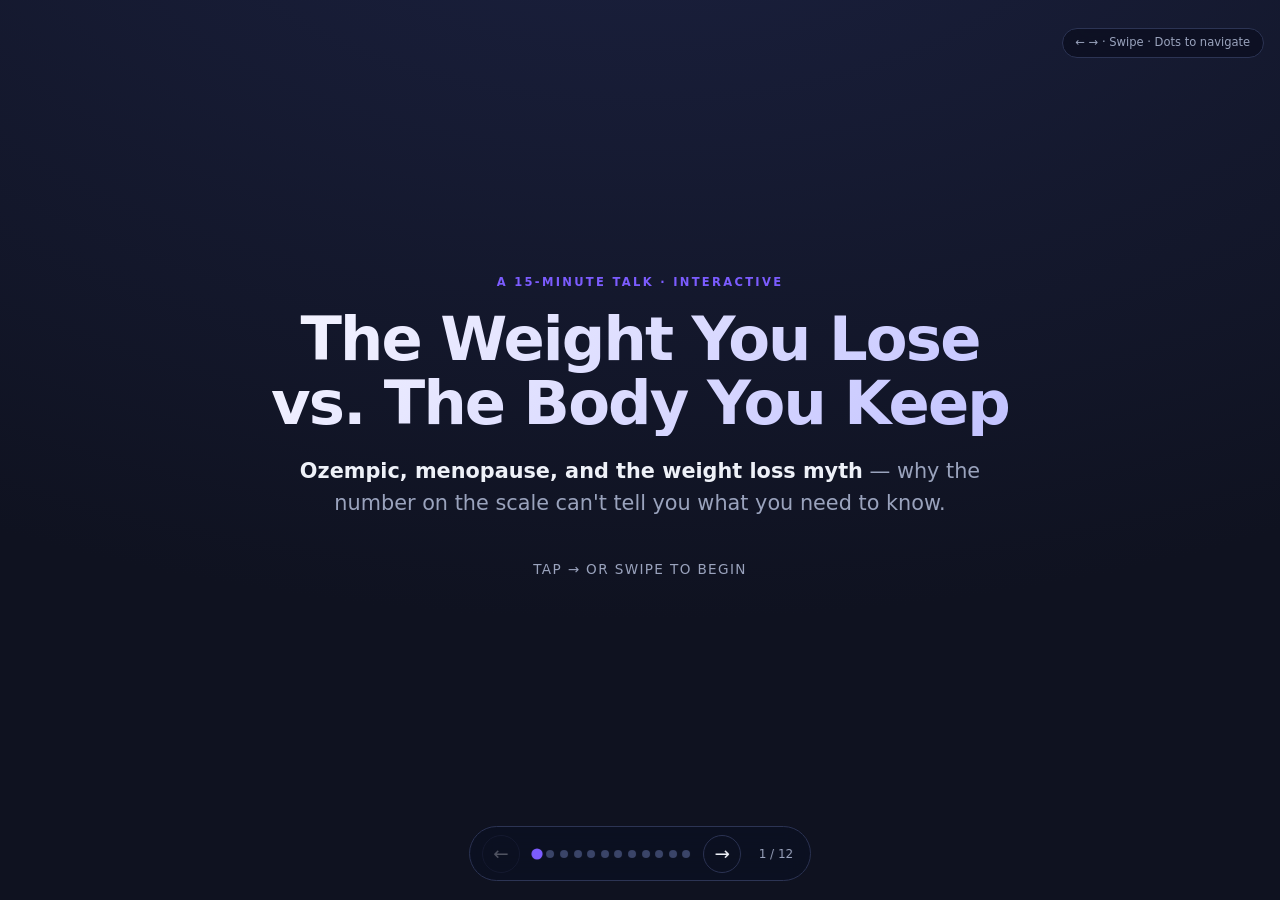
==== commit 2e26cba8: "Add initial HTML structure for weight loss presentation This file contains the HTML structure for a " ====
--- a/index.html
+++ b/index.html
@@ -2,319 +2,263 @@
 <html lang="en">
 <head>
   <meta charset="UTF-8" />
-  <meta name="viewport" content="width=device-width, initial-scale=1.0" />
-  <title>The Scale Lies — Weight Loss, Body Composition & Menopause</title>
-  <meta name="description" content="An interactive dashboard on why BMI misleads, what GLP-1 weight loss actually takes off, and how menopause rewrites body composition." />
+  <meta name="viewport" content="width=device-width, initial-scale=1.0, maximum-scale=1.0, user-scalable=no" />
+  <title>The Weight You Lose vs. The Body You Keep — A 15-Minute Talk</title>
+  <meta name="description" content="Ozempic, menopause, and the weight loss myth. An interactive 15-minute presentation." />
+
+  <!-- Shared styles (dashboard's) -->
   <link rel="stylesheet" href="style.css" />
+  <!-- Presentation-only styles -->
+  <link rel="stylesheet" href="presentation.css" />
 </head>
-<body>
-
-  <!-- ══════════════════════════════════════════════════════════
-       HERO
-  ═══════════════════════════════════════════════════════════ -->
-  <header class="hero">
-    <p class="eyebrow">An interactive evidence dashboard</p>
-    <h1>The Scale Lies</h1>
-    <p class="subtitle">
-      BMI measures mass. <strong>Body composition measures risk.</strong>
-      GLP-1 drugs change the math — but only if you protect what matters.
-    </p>
-
-    <div class="hero-stats">
-      <div class="stat">
-        <div class="stat-num" data-count="35" data-suffix="%">0%</div>
-        <div class="stat-label">of GLP-1 weight loss can be muscle</div>
+<body class="pres-body">
+
+<div class="pres-deck" id="presDeck">
+
+  <!-- ═══════════════════════════════════════════════════
+       SLIDE 1 — TITLE
+       ═══════════════════════════════════════════════════ -->
+  <section class="pres-slide pres-active" data-slide="0" id="slide-title">
+    <div class="pres-inner pres-title-slide">
+      <p class="pres-eyebrow">A 15-minute talk · Interactive</p>
+      <h1 class="pres-title">The Weight You Lose<br/>vs. The Body You Keep</h1>
+      <p class="pres-subtitle">
+        <strong>Ozempic, menopause, and the weight loss myth</strong> — why the number on the scale can't tell you what you need to know.
+      </p>
+      <p class="pres-start-hint">Tap → or swipe to begin</p>
+    </div>
+  </section>
+
+  <!-- ═══════════════════════════════════════════════════
+       SLIDE 2 — THREE NUMBERS
+       ═══════════════════════════════════════════════════ -->
+  <section class="pres-slide" data-slide="1">
+    <div class="pres-inner pres-center">
+      <p class="pres-eyebrow">Three numbers to hold on to</p>
+      <h2 class="pres-h2">The scale can't see any of this.</h2>
+      <p class="pres-lead">Before we look at bodies — three facts that reframe the conversation entirely.</p>
+      <div class="pres-stats">
+        <div class="pres-stat">
+          <div class="pres-stat-num">35%</div>
+          <div class="pres-stat-label">of weight lost on GLP-1 drugs like Ozempic can be muscle — not fat</div>
+        </div>
+        <div class="pres-stat">
+          <div class="pres-stat-num">40%</div>
+          <div class="pres-stat-label">rise in visceral fat after menopause — even when the scale barely moves</div>
+        </div>
+        <div class="pres-stat">
+          <div class="pres-stat-num">5×</div>
+          <div class="pres-stat-label">more muscle lost by women on GLP-1 who don't do resistance training</div>
+        </div>
       </div>
-      <div class="stat">
-        <div class="stat-num" data-count="40" data-suffix="%">0%</div>
-        <div class="stat-label">rise in visceral fat after menopause</div>
+    </div>
+  </section>
+
+  <!-- ═══════════════════════════════════════════════════
+       SLIDE 3 — SECTION 01 INTRO
+       ═══════════════════════════════════════════════════ -->
+  <section class="pres-slide" data-slide="2">
+    <div class="pres-inner pres-center">
+      <p class="pres-eyebrow">Section 01</p>
+      <h2 class="pres-h2">The BMI Misconception</h2>
+      <p class="pres-lead">Three women. Three BMIs. The number on the scale doesn't tell you what's inside. <strong>Which one do you think is healthiest?</strong></p>
+      <div class="pres-stats">
+        <div class="pres-stat">
+          <div class="pres-stat-num" style="font-size:1.8rem;">Woman A</div>
+          <div class="pres-stat-label">BMI 21 · "normal weight"</div>
+        </div>
+        <div class="pres-stat">
+          <div class="pres-stat-num" style="font-size:1.8rem;">Woman B</div>
+          <div class="pres-stat-label">BMI 24 · "upper normal"</div>
+        </div>
+        <div class="pres-stat">
+          <div class="pres-stat-num" style="font-size:1.8rem;">Woman C</div>
+          <div class="pres-stat-label">BMI 36 · "obese"</div>
+        </div>
       </div>
-      <div class="stat">
-        <div class="stat-num" data-count="5" data-suffix="×">0×</div>
-        <div class="stat-label">more muscle lost without resistance training</div>
+      <p class="pres-lead" style="margin-top:1.6rem; font-size:.9rem;">
+        Most people pick Woman A. <strong>Let's see who's actually at highest risk.</strong>
+      </p>
+    </div>
+  </section>
+
+  <!-- ═══════════════════════════════════════════════════
+       SLIDE 4 — SIM 1 REVEAL (deep-dive link)
+       ═══════════════════════════════════════════════════ -->
+  <section class="pres-slide" data-slide="3">
+    <div class="pres-inner pres-center">
+      <p class="pres-eyebrow">Section 01 · Interactive</p>
+      <h2 class="pres-h2">Reveal what the scale can't see.</h2>
+      <p class="pres-lead">
+        On the full dashboard, you can reveal each woman's body composition, then tap her to inspect her metabolic risk profile.
+      </p>
+      <a href="dashboard.html#module-1" class="pres-open-dash">Open the full dashboard · Section 01</a>
+      <p class="pres-lead" style="margin-top:1.6rem; font-size:.88rem; color:var(--muted);">
+        <strong>What you'll see:</strong> Woman A (BMI 21) has the lowest muscle and highest visceral fat. Woman B (BMI 24) is metabolically healthiest.
+      </p>
+    </div>
+  </section>
+
+  <!-- ═══════════════════════════════════════════════════
+       SLIDE 5 — SIM 1 CONCLUSION
+       ═══════════════════════════════════════════════════ -->
+  <section class="pres-slide" data-slide="4">
+    <div class="pres-inner pres-center">
+      <p class="pres-eyebrow">What just happened</p>
+      <h2 class="pres-h2">BMI 21 is the highest risk.</h2>
+      <p class="pres-lead">
+        Woman A — the one who looks healthiest — has the <strong>lowest muscle</strong> and the <strong>highest visceral fat</strong> of the three. That's the "skinny fat" profile that BMI completely misses.
+      </p>
+      <div class="pres-stats">
+        <div class="pres-stat">
+          <div class="pres-stat-num" style="color:var(--danger);">22</div>
+          <div class="pres-stat-label">Woman A · muscle score</div>
+        </div>
+        <div class="pres-stat">
+          <div class="pres-stat-num" style="color:var(--danger);">78</div>
+          <div class="pres-stat-label">Woman A · visceral fat score</div>
+        </div>
+        <div class="pres-stat">
+          <div class="pres-stat-num" style="color:var(--muscle);">76</div>
+          <div class="pres-stat-label">Woman B · muscle score</div>
+        </div>
       </div>
     </div>
-  </header>
-
-  <!-- ══════════════════════════════════════════════════════════
-       SECTION NAV
-  ═══════════════════════════════════════════════════════════ -->
-  <nav class="section-nav" aria-label="Section navigation">
-    <a href="#module-1" class="nav-link active">01 · BMI Myth</a>
-    <a href="#module-2" class="nav-link">02 · Ozempic Reality</a>
-    <a href="#module-3" class="nav-link">03 · Menopause</a>
-    <a href="#module-4" class="nav-link">04 · Takeaways</a>
-  </nav>
-
-  <main>
-
-    <!-- ════════════════════════════════════════════════════════
-         MODULE 1 — THE BMI MISCONCEPTION
-    ═════════════════════════════════════════════════════════ -->
-    <section id="module-1" class="module">
-      <div class="module-head">
-        <span class="module-num">01</span>
-        <h2>The BMI Misconception</h2>
-        <p class="module-sub">
-          Three women. Three BMIs. The number on the scale doesn't tell you what's inside.
-        </p>
-      </div>
-
-      <div class="cards" id="cards" aria-live="polite"></div>
-
-      <div class="controls">
-        <button id="revealBtn" class="btn primary">Reveal Body Composition</button>
-        <button id="resetBtn" class="btn ghost" hidden>Reset</button>
-      </div>
-
-      <p class="hint" id="hint">
-        Press <strong>Reveal</strong> to see what the scale can't show, then tap a woman to inspect her risk profile.
-      </p>
-
-      <!-- Modal for inspecting one subject -->
-      <section class="modal" id="modal" hidden role="dialog" aria-modal="true" aria-labelledby="modalTitle">
-        <div class="modal-card">
-          <button class="modal-close" id="modalClose" aria-label="Close">&times;</button>
-          <h2 id="modalTitle"></h2>
-          <p id="modalBmi" class="modal-bmi"></p>
-          <div class="meters" id="modalMeters"></div>
-          <p id="modalNote" class="modal-note"></p>
-          <div class="risk" id="modalRisk"></div>
-        </div>
-      </section>
-    </section>
-
-    <!-- ════════════════════════════════════════════════════════
-         MODULE 2 — OZEMPIC REALITY CHECK
-    ═════════════════════════════════════════════════════════ -->
-    <section id="module-2" class="module">
-      <div class="module-head">
-        <span class="module-num">02</span>
-        <h2>The Ozempic Reality Check</h2>
-        <p class="module-sub">
-          The injection lowers the weight. <strong>What</strong> you lose depends on what you do alongside it.
-        </p>
-      </div>
-
-      <div class="stage">
-        <!-- Live figure -->
-        <div class="figure-wrap">
-          <svg id="figure" viewBox="0 0 240 360" role="img" aria-label="Body composition figure"></svg>
-          <div class="figure-caption" id="figureCaption">
-            Baseline: 82 kg total · 36 kg fat · 26 kg muscle
-          </div>
-        </div>
-
-        <!-- Controls + meters -->
-        <div class="panel">
-          <div class="toggle-row">
-            <label class="switch">
-              <input type="checkbox" id="protectToggle" />
-              <span class="slider"></span>
-            </label>
-            <span class="toggle-label" id="toggleLabel">Add protein + resistance training</span>
-          </div>
-
-          <div class="slider-row">
-            <label for="lossSlider">Weight loss on injection</label>
-            <input type="range" id="lossSlider" min="0" max="20" step="1" value="0" />
-            <span class="loss-val" id="lossVal">0%</span>
-          </div>
-
-          <div class="meters">
-            <div class="meter-row">
-              <span>Total weight</span>
-              <div class="meter-track"><div class="meter-fill weight" id="mWeight"></div></div>
-              <span class="meter-val" id="vWeight">—</span>
-            </div>
-            <div class="meter-row">
-              <span>Fat mass</span>
-              <div class="meter-track"><div class="meter-fill fat" id="mFat"></div></div>
-              <span class="meter-val" id="vFat">—</span>
-            </div>
-            <div class="meter-row">
-              <span>Muscle mass</span>
-              <div class="meter-track"><div class="meter-fill muscle" id="mMuscle"></div></div>
-              <span class="meter-val" id="vMuscle">—</span>
-            </div>
-          </div>
-
-          <div class="verdict" id="verdict">Move the slider to begin.</div>
-        </div>
-      </div>
-
-      <p class="hint">
-        Toggle <em>protein + resistance training</em> on, then drag the slider to the same weight-loss value.
-        Compare what happens to muscle. <br/>
-        <span class="cite">Muscle-share range 25–45% based on STEP 1 and semaglutide trial tabulations¹²³.</span>
-      </p>
-    </section>
-
-    <!-- ════════════════════════════════════════════════════════
-         MODULE 3 — MENOPAUSE & VISCERAL FAT
-    ═════════════════════════════════════════════════════════ -->
-    <section id="module-3" class="module">
-      <div class="module-head">
-        <span class="module-num">03</span>
-        <h2>Menopause Rewrites the Map</h2>
-        <p class="module-sub">
-          Estrogen decline redistributes fat to the abdomen and accelerates muscle loss —
-          <strong>often while the scale barely moves.</strong>
-        </p>
-      </div>
-
-      <div class="menopause-slider" id="menopauseSlider">
-        <div class="ms-figure-wrap">
-          <svg id="msFigure" viewBox="0 0 200 320" role="img" aria-label="Fat distribution figure"></svg>
-          <div class="ms-bmi">
-            <span class="ms-bmi-label">BMI</span>
-            <span class="ms-bmi-val" id="msBmi">24.0</span>
-            <span class="ms-bmi-frozen">unchanged</span>
-          </div>
-        </div>
-        <div class="ms-controls">
-          <div class="ms-stage-label" id="msStage">Premenopause</div>
-          <label for="msSlider" class="ms-slider-label">Age</label>
-          <input type="range" id="msSlider" min="0" max="3" step="1" value="0" />
-          <div class="ms-age-row">
-            <span>35</span><span>45</span><span>52</span><span>60</span>
-          </div>
-          <div class="ms-meters">
-            <div class="ms-meter-row">
-              <span>Hip / thigh fat</span>
-              <div class="ms-track"><div class="ms-fill hip" id="msHip"></div></div>
-              <span class="ms-val" id="msHipVal">78</span>
-            </div>
-            <div class="ms-meter-row">
-              <span>Visceral fat</span>
-              <div class="ms-track"><div class="ms-fill visceral" id="msVisceral"></div></div>
-              <span class="ms-val" id="msVisceralVal">18</span>
-            </div>
-            <div class="ms-meter-row">
-              <span>Muscle</span>
-              <div class="ms-track"><div class="ms-fill muscle" id="msMuscle"></div></div>
-              <span class="ms-val" id="msMuscleVal">72</span>
-            </div>
-          </div>
-          <div class="ms-message" id="msMessage">
-            Estrogen protects. Fat sits on hips and thighs — metabolically safer. Muscle stable.
-          </div>
-        </div>
-      </div>
-
-      <!-- Timeline -->
-      <div class="timeline" id="timeline">
-        <div class="tl-step" data-step="1">
-          <div class="tl-dot"></div>
-          <div class="tl-card">
-            <div class="tl-era">Premenopause · ~30s–40s</div>
-            <div class="tl-title">Estrogen protects</div>
-            <p>Fat stores preferentially on hips and thighs (subcutaneous), which is metabolically less harmful. Muscle mass is relatively stable.</p>
-          </div>
-        </div>
-
-        <div class="tl-step" data-step="2">
-          <div class="tl-dot"></div>
-          <div class="tl-card">
-            <div class="tl-era">Perimenopause · ~45–51</div>
-            <div class="tl-title">The migration begins</div>
-            <p>Estrogen fluctuates. Fat begins shifting from hips to the abdomen. Muscle declines ~1% per year. Total weight may not change.</p>
-          </div>
-        </div>
-
-        <div class="tl-step" data-step="3">
-          <div class="tl-dot"></div>
-          <div class="tl-card">
-            <div class="tl-era">Postmenopause · 52+</div>
-            <div class="tl-title">Visceral fat rises</div>
-            <p>Visceral fat increases <strong>25–40%</strong> vs. premenopausal women at the same BMI. Insulin resistance and atherogenic lipids rise.</p>
-          </div>
-        </div>
-      </div>
-
-      <!-- Body-map callout -->
-      <div class="callout-grid">
-        <div class="callout">
-          <div class="callout-icon">⚠</div>
-          <div>
-            <h3>The compounding risk</h3>
-            <p>
-              A postmenopausal woman entering GLP-1 therapy already has <strong>lower muscle mass</strong>
-              than she did at 40. A drug that costs 35% of weight loss as muscle compounds
-              a problem menopause already started.
-            </p>
-          </div>
-        </div>
-
-        <div class="callout">
-          <div class="callout-icon">📏</div>
-          <div>
-            <h3>The scale is blind to this</h3>
-            <p>
-              A 2026 review confirms BMI can stay stable while waist circumference increases,
-              visceral fat accumulates, and muscle strength declines.
-              <strong>Weight is a lagging indicator.</strong>
-            </p>
-          </div>
-        </div>
-      </div>
-
-      <p class="hint">
-        <span class="cite">Visceral fat redistribution and mortality associations from postmenopausal cohort studies⁴⁵⁶.</span>
-      </p>
-    </section>
-
-    <!-- ════════════════════════════════════════════════════════
-         MODULE 4 — TAKEAWAYS + REFERENCES
-    ═════════════════════════════════════════════════════════ -->
-    <section id="module-4" class="module">
-      <div class="module-head">
-        <span class="module-num">04</span>
-        <h2>What to Take With You</h2>
-        <p class="module-sub">Four sentences you can defend.</p>
-      </div>
-
-      <div class="quiz" id="quiz">
-        <p class="quiz-q" id="quizQuestion">
-          Who should be most worried about her metabolic health?
-        </p>
-        <div class="quiz-options" id="quizOptions"></div>
-        <div class="quiz-result" id="quizResult" hidden></div>
-      </div>
-
-      <ol class="takeaways">
+  </section>
+
+  <!-- ═══════════════════════════════════════════════════
+       SLIDE 6 — SECTION 02 INTRO
+       ═══════════════════════════════════════════════════ -->
+  <section class="pres-slide" data-slide="5">
+    <div class="pres-inner pres-center">
+      <p class="pres-eyebrow">Section 02</p>
+      <h2 class="pres-h2">The Ozempic Reality Check</h2>
+      <p class="pres-lead">
+        The injection lowers the weight. <strong>What</strong> you lose depends on what you do alongside it.
+      </p>
+    </div>
+  </section>
+
+  <!-- ═══════════════════════════════════════════════════
+       SLIDE 7 — SIM 2 (deep-dive link)
+       ═══════════════════════════════════════════════════ -->
+  <section class="pres-slide" data-slide="6">
+    <div class="pres-inner pres-center">
+      <p class="pres-eyebrow">Section 02 · Interactive</p>
+      <h2 class="pres-h2">Watch what 20% weight loss actually takes off.</h2>
+      <p class="pres-lead">
+        On the full dashboard: drag the weight-loss slider to 20% with the toggle OFF — you'll see the muscle bar drop and the verdict turn <strong>red</strong>. Then toggle protein + resistance training ON at the same 20% — the muscle bar jumps back and the verdict turns <strong>green</strong>.
+      </p>
+      <a href="dashboard.html#module-2" class="pres-open-dash">Open the full dashboard · Section 02</a>
+      <p class="pres-lead" style="margin-top:1.6rem; font-size:.88rem; color:var(--muted);">
+        <strong>The punchline:</strong> same drug. Same 20%. Add protein and resistance training — the muscle stays. The injection lowers the weight. What you lose is your choice.
+      </p>
+    </div>
+  </section>
+
+  <!-- ═══════════════════════════════════════════════════
+       SLIDE 8 — SECTION 03 INTRO
+       ═══════════════════════════════════════════════════ -->
+  <section class="pres-slide" data-slide="7">
+    <div class="pres-inner pres-center">
+      <p class="pres-eyebrow">Section 03</p>
+      <h2 class="pres-h2">Menopause Rewrites the Map</h2>
+      <p class="pres-lead">
+        Estrogen decline redistributes fat to the abdomen and accelerates muscle loss — <strong>often while the scale barely moves.</strong>
+      </p>
+    </div>
+  </section>
+
+  <!-- ═══════════════════════════════════════════════════
+       SLIDE 9 — SIM 3 (menopause slider deep-dive link)
+       ═══════════════════════════════════════════════════ -->
+  <section class="pres-slide" data-slide="8">
+    <div class="pres-inner pres-center">
+      <p class="pres-eyebrow">Section 03 · Interactive</p>
+      <h2 class="pres-h2">Same BMI. Very different body.</h2>
+      <p class="pres-lead">
+        On the full dashboard: drag the age slider from 35 → 60. Watch the BMI badge stay pinned at <strong>24.0 unchanged</strong>. Meanwhile her hip fat shrinks, her visceral fat more than quadruples, and her muscle mass drops by nearly half.
+      </p>
+      <a href="dashboard.html#module-3" class="pres-open-dash">Open the full dashboard · Section 03</a>
+      <p class="pres-lead" style="margin-top:1.6rem; font-size:.88rem; color:var(--muted);">
+        <strong>Why it matters:</strong> by the time a woman starts GLP-1 therapy at 55, she's already lost muscle from menopause. A drug that takes another third as muscle compounds a problem that was already there.
+      </p>
+    </div>
+  </section>
+
+  <!-- ═══════════════════════════════════════════════════
+       SLIDE 10 — SECTION 04 INTRO
+       ═══════════════════════════════════════════════════ -->
+  <section class="pres-slide" data-slide="9">
+    <div class="pres-inner pres-center">
+      <p class="pres-eyebrow">Section 04</p>
+      <h2 class="pres-h2">What to Take With You</h2>
+      <p class="pres-lead">
+        Four sentences you can defend. And one quiz to make them stick.
+      </p>
+    </div>
+  </section>
+
+  <!-- ═══════════════════════════════════════════════════
+       SLIDE 11 — SIM 4 (quiz deep-dive link)
+       ═══════════════════════════════════════════════════ -->
+  <section class="pres-slide" data-slide="10">
+    <div class="pres-inner pres-center">
+      <p class="pres-eyebrow">Section 04 · Interactive</p>
+      <h2 class="pres-h2">Quick check — which woman should be most worried?</h2>
+      <p class="pres-lead">
+        Woman A · BMI 21 · "normal weight"<br/>
+        Woman B · BMI 24 · "upper normal"<br/>
+        Woman C · BMI 36 · "obese"<br/>
+        <strong>Or all equally?</strong>
+      </p>
+      <a href="dashboard.html#module-4" class="pres-open-dash">Open the full dashboard · Section 04 quiz</a>
+      <p class="pres-lead" style="margin-top:1.6rem; font-size:.88rem; color:var(--muted);">
+        <strong>The answer:</strong> Woman A. BMI 21 — the "healthy" number — is actually the highest risk. Low muscle, high visceral fat. The scale told the wrong story.
+      </p>
+    </div>
+  </section>
+
+  <!-- ═══════════════════════════════════════════════════
+       SLIDE 12 — TAKEAWAYS + CLOSE
+       ═══════════════════════════════════════════════════ -->
+  <section class="pres-slide" data-slide="11">
+    <div class="pres-inner pres-closing">
+      <p class="pres-eyebrow">What to take home</p>
+      <h2 class="pres-h2">Four sentences you can defend.</h2>
+
+      <ol class="takeaways" style="text-align:left; margin:1.6rem 0 0;">
         <li><strong>BMI measures mass, not composition.</strong> A "normal" BMI can hide visceral fat and low muscle — the highest-risk profile for postmenopausal women.</li>
         <li><strong>Where fat sits matters more than how much.</strong> Visceral fat is metabolically active and inflammatory; subcutaneous fat is comparatively benign.</li>
         <li><strong>Menopause redistributes fat to the abdomen and accelerates muscle loss</strong> — risk rises even when the scale doesn't move.</li>
         <li><strong>On GLP-1 therapy, protein + resistance training shifts the loss.</strong> Muscle share of weight lost drops from ~35% to ~8%. That lever is yours to pull.</li>
       </ol>
 
-      <div class="references">
-        <h3>References</h3>
-        <ol>
-          <li>Wilding JPH, et al. Once-weekly semaglutide in adults with overweight or obesity (STEP 1). <em>N Engl J Med.</em> 2021;384:989–1002.</li>
-          <li>Idilman IS, et al. Lean mass loss in GLP-1 receptor agonist users: a systematic review and meta-analysis. <em>PubMed</em>; 2026 (7 RCTs, n=821).</li>
-          <li>Conte C, et al. Is weight loss-induced muscle mass loss clinically relevant? <em>Diabetes Care.</em> 2024;47(Suppl):S1–S8.</li>
-          <li>Lovejoy JC, et al. Increased visceral fat and decreased energy expenditure during the menopausal transition. <em>Int J Obes.</em> 2008;32:949–958.</li>
-          <li>Abdulnour J, et al. The effect of the menopausal transition on body composition and cardiometabolic risk factors. <em>Menopause.</em> 2012;19:760–767.</li>
-          <li>Prevalence of normal-weight central obesity and mortality in postmenopausal women. <em>JAMA Netw Open</em> (WHI cohort).</li>
-          <li>Sahagún M, et al. High-protein diet and resistance exercise preserve muscle mass during GLP-1 therapy: 12-month observational cohort (n=3,642). 2026.</li>
-          <li>US FDA. Ozempic (semaglutide) prescribing information. Novo Nordisk; current label.</li>
-          <li>US FDA. Wegovy (semaglutide) prescribing information — indication and boxed warning.</li>
-        </ol>
-        <p class="footnote">
-          Simulation is illustrative and educational only; not a clinical diagnostic tool.
-          Individual responses vary. Consult a clinician before starting or changing therapy.
-        </p>
-      </div>
-    </section>
-
-  </main>
-
-  <footer class="foot">
-    <span>The Scale Lies · Built for educational use · Illustrative simulation, not medical advice.</span>
-  </footer>
-
-  <script src="script.js"></script>
+      <p class="pres-big-line" style="margin-top:2.4rem;">
+        The injection lowers the weight.<br/>What you lose is your choice.
+      </p>
+      <p class="pres-final">That lever is yours to pull. — Thank you.</p>
+    </div>
+  </section>
+
+</div>
+
+<!-- ═══════════════════════════════════════════════════════
+     NAV BAR (fixed, wired by presentation.js)
+     ═══════════════════════════════════════════════════════ -->
+<nav class="pres-nav" aria-label="Slide navigation">
+  <button class="pres-nav-btn" id="presPrev" type="button" aria-label="Previous slide">←</button>
+  <div class="pres-nav-dots" id="presDots"></div>
+  <button class="pres-nav-btn" id="presNext" type="button" aria-label="Next slide">→</button>
+  <span class="pres-nav-counter" id="presCounter">1 / 12</span>
+</nav>
+
+<p class="pres-hint">← → · Swipe · Dots to navigate</p>
+
+<!-- ═══════════════════════════════════════════════════════
+     SCRIPTS
+     ═══════════════════════════════════════════════════════ -->
+<script src="presentation.js"></script>
+
 </body>
 </html>
--- a/style.css
+++ b/style.css
@@ -683,3 +683,190 @@
   .hint, .cite, .footnote, .tl-card p, .callout p { color: #333 !important; }
   .module { page-break-inside: avoid; }
 }
+
+/* ═══════════════════════════════════════════════════════
+   MODULE 3 — Menopause age slider (new)
+   ═══════════════════════════════════════════════════════ */
+.menopause-slider {
+  display: grid;
+  grid-template-columns: 260px 1fr;
+  gap: 1.6rem;
+  align-items: center;
+  background: linear-gradient(180deg, var(--panel), var(--panel-2));
+  border: 1px solid var(--border);
+  border-radius: var(--radius-lg);
+  padding: 1.4rem;
+  margin: 1.4rem 0 2rem;
+}
+@media (max-width: 780px) {
+  .menopause-slider { grid-template-columns: 1fr; }
+}
+.ms-figure-wrap {
+  position: relative;
+  background: #0c1022;
+  border-radius: var(--radius-md);
+  padding: .8rem;
+}
+#msFigure { width: 100%; height: auto; display: block; }
+.ms-bmi {
+  position: absolute;
+  top: 10px; left: 10px;
+  background: #0c1022;
+  border: 1px solid #333c62;
+  border-radius: var(--radius-sm);
+  padding: .4rem .6rem;
+  display: flex;
+  flex-direction: column;
+  gap: 2px;
+  font-size: .8rem;
+}
+.ms-bmi-label { color: var(--muted); letter-spacing: .08em; font-size: .7rem; text-transform: uppercase; }
+.ms-bmi-val { font-weight: 800; font-size: 1.1rem; color: var(--text); font-variant-numeric: tabular-nums; }
+.ms-bmi-frozen { color: var(--ok); font-size: .68rem; font-weight: 700; }
+.ms-stage-label {
+  font-weight: 800;
+  font-size: 1.1rem;
+  color: var(--accent);
+  margin-bottom: .6rem;
+}
+.ms-slider-label { color: var(--muted); font-size: .88rem; }
+.ms-age-row {
+  display: flex;
+  justify-content: space-between;
+  color: var(--muted);
+  font-size: .78rem;
+  margin: .2rem 0 1rem;
+  font-variant-numeric: tabular-nums;
+}
+.ms-meters { display: grid; gap: .55rem; margin-bottom: 1rem; }
+.ms-meter-row {
+  display: grid;
+  grid-template-columns: 120px 1fr 40px;
+  align-items: center;
+  gap: .6rem;
+  font-size: .85rem;
+}
+.ms-track {
+  height: 10px;
+  background: #0c1022;
+  border-radius: 999px;
+  overflow: hidden;
+}
+.ms-fill {
+  height: 100%;
+  border-radius: 999px;
+  width: 0;
+  transition: width var(--dur-med) var(--ease);
+}
+.ms-fill.hip      { background: var(--fat); }
+.ms-fill.visceral { background: var(--visceral); }
+.ms-fill.muscle   { background: var(--muscle); }
+.ms-val {
+  text-align: right;
+  color: var(--muted);
+  font-variant-numeric: tabular-nums;
+}
+.ms-message {
+  background: #0c1022;
+  border-left: 3px solid var(--accent);
+  border-radius: var(--radius-sm);
+  padding: .8rem .9rem;
+  font-size: .88rem;
+  line-height: 1.5;
+  color: var(--text);
+  min-height: 3.6em;
+}
+
+/* ═══════════════════════════════════════════════════════
+   MODULE 4 — Quiz (new)
+   ═══════════════════════════════════════════════════════ */
+.quiz {
+  background: linear-gradient(180deg, var(--panel), var(--panel-2));
+  border: 1px solid var(--border);
+  border-radius: var(--radius-lg);
+  padding: 1.4rem;
+  margin: 0 0 2rem;
+}
+.quiz-q {
+  font-weight: 800;
+  font-size: 1.05rem;
+  margin: 0 0 1rem;
+  color: var(--text);
+}
+.quiz-options {
+  display: grid;
+  grid-template-columns: repeat(4, 1fr);
+  gap: .7rem;
+}
+@media (max-width: 640px) {
+  .quiz-options { grid-template-columns: 1fr 1fr; }
+}
+.quiz-btn {
+  background: #0c1022;
+  border: 1px solid #333c62;
+  border-radius: var(--radius-md);
+  color: var(--text);
+  padding: .9rem .7rem;
+  font-size: .9rem;
+  font-weight: 700;
+  cursor: pointer;
+  transition: border-color var(--dur-fast),
+              background var(--dur-fast),
+              transform .12s var(--ease);
+  text-align: left;
+  font-family: inherit;
+}
+.quiz-btn:hover { border-color: var(--accent); }
+.quiz-btn:active { transform: scale(.97); }
+.quiz-btn .q-bmi {
+  display: block;
+  color: var(--muted);
+  font-size: .74rem;
+  font-weight: 500;
+  margin-top: .2rem;
+}
+.quiz-btn.correct {
+  background: rgba(57,217,138,.14);
+  border-color: var(--ok);
+  color: var(--ok);
+}
+.quiz-btn.wrong {
+  background: rgba(255,84,112,.12);
+  border-color: var(--danger);
+  color: var(--danger);
+}
+.quiz-btn:disabled { cursor: default; opacity: .8; }
+
+.quiz-result {
+  margin-top: 1rem;
+  padding: .9rem 1rem;
+  border-radius: var(--radius-md);
+  font-size: .92rem;
+  line-height: 1.5;
+  border: 1px solid var(--border);
+  background: #0c1022;
+  color: var(--text);
+}
+.quiz-result.ok  { border-color: var(--ok);     color: var(--ok);     background: rgba(57,217,138,.1); }
+.quiz-result.bad { border-color: var(--danger); color: var(--danger); background: rgba(255,84,112,.1); }
+
+
+/* Quiz "Try again" reset button */
+.quiz-reset {
+  margin-top: 1rem;
+  background: transparent;
+  border: 1px solid var(--border);
+  color: var(--muted);
+  padding: .6rem 1.2rem;
+  border-radius: 999px;
+  font-size: .85rem;
+  font-weight: 600;
+  cursor: pointer;
+  font-family: inherit;
+  transition: border-color var(--dur-fast), color var(--dur-fast);
+}
+.quiz-reset:hover {
+  border-color: var(--accent);
+  color: var(--text);
+}
+
--- a/presentation.css
+++ b/presentation.css
@@ -0,0 +1,330 @@
+/* ═══════════════════════════════════════════════════════════
+   THE WEIGHT YOU LOSE vs. THE BODY YOU KEEP
+   Presentation stylesheet · prefixed .pres-* to avoid collisions
+   ═══════════════════════════════════════════════════════════ */
+
+/* ── Deck container ──────────────────────────────────── */
+.pres-deck {
+  position: fixed;
+  inset: 0;
+  overflow: hidden;
+  background: radial-gradient(1400px 800px at 50% -20%, var(--bg-glow, #1b2140), var(--bg, #0a0d1a));
+  color: var(--text, #eef1f8);
+  font-family: system-ui, -apple-system, "Segoe UI", Roboto, sans-serif;
+  line-height: 1.55;
+  z-index: 1;
+}
+
+body.pres-body {
+  margin: 0;
+  padding: 0;
+  height: 100vh;
+  overflow: hidden;
+  background: var(--bg, #0a0d1a);
+  color: var(--text, #eef1f8);
+  font-family: system-ui, -apple-system, "Segoe UI", Roboto, sans-serif;
+}
+
+/* ── Slides ──────────────────────────────────────────── */
+.pres-slide {
+  position: absolute;
+  inset: 0;
+  display: flex;
+  flex-direction: column;
+  justify-content: center;
+  align-items: center;
+  padding: 4rem 2.4rem 6rem;
+  opacity: 0;
+  visibility: hidden;
+  transform: translateX(40px);
+  transition:
+    opacity .4s cubic-bezier(.4,0,.2,1),
+    transform .4s cubic-bezier(.4,0,.2,1),
+    visibility 0s .4s;
+  overflow-y: auto;
+  overflow-x: hidden;
+}
+.pres-slide.pres-active {
+  opacity: 1;
+  visibility: visible;
+  transform: translateX(0);
+  transition:
+    opacity .4s cubic-bezier(.4,0,.2,1),
+    transform .4s cubic-bezier(.4,0,.2,1),
+    visibility 0s 0s;
+}
+.pres-slide.pres-prev {
+  transform: translateX(-40px);
+}
+
+/* ── Slide content ───────────────────────────────────── */
+.pres-inner {
+  max-width: 1100px;
+  width: 100%;
+  margin: 0 auto;
+}
+.pres-center { text-align: center; }
+.pres-center .pres-lead { margin-left: auto; margin-right: auto; }
+
+/* ── Typography ──────────────────────────────────────── */
+.pres-eyebrow {
+  text-transform: uppercase;
+  letter-spacing: .2em;
+  font-size: .72rem;
+  color: var(--accent, #7c5cff);
+  font-weight: 700;
+  margin: 0 0 1rem;
+}
+
+.pres-title {
+  font-size: clamp(2rem, 5.5vw, 3.8rem);
+  letter-spacing: -0.03em;
+  line-height: 1.05;
+  margin: 0 0 1.2rem;
+  background: linear-gradient(135deg, #fff 0%, #b8b8ff 100%);
+  -webkit-background-clip: text;
+  background-clip: text;
+  color: transparent;
+  font-weight: 800;
+}
+
+.pres-h2 {
+  font-size: clamp(1.5rem, 3.5vw, 2.5rem);
+  letter-spacing: -0.02em;
+  margin: 0 0 1rem;
+  font-weight: 800;
+  line-height: 1.15;
+}
+
+.pres-lead {
+  font-size: clamp(.95rem, 1.7vw, 1.2rem);
+  color: var(--muted, #9aa3bd);
+  max-width: 800px;
+  margin: 0 0 1.6rem;
+}
+.pres-lead strong { color: var(--text, #eef1f8); }
+
+/* ── Title slide ─────────────────────────────────────── */
+.pres-title-slide { text-align: center; }
+.pres-title-slide .pres-subtitle {
+  font-size: clamp(.95rem, 1.8vw, 1.3rem);
+  color: var(--muted, #9aa3bd);
+  max-width: 700px;
+  margin: 0 auto 2rem;
+}
+.pres-title-slide .pres-subtitle strong { color: var(--text, #eef1f8); }
+
+.pres-start-hint {
+  margin-top: 2.5rem;
+  color: var(--muted, #9aa3bd);
+  font-size: .85rem;
+  letter-spacing: .1em;
+  text-transform: uppercase;
+  animation: presPulse 2s ease-in-out infinite;
+}
+@keyframes presPulse {
+  0%, 100% { opacity: .4; }
+  50% { opacity: 1; }
+}
+
+/* ── Stats grid ──────────────────────────────────────── */
+.pres-stats {
+  display: grid;
+  grid-template-columns: repeat(3, 1fr);
+  gap: 1rem;
+  margin-top: 1.4rem;
+}
+@media (max-width: 700px) {
+  .pres-stats { grid-template-columns: 1fr; }
+}
+
+.pres-stat {
+  background: linear-gradient(180deg, var(--panel, #1a1f33), var(--panel-2, #232a44));
+  border: 1px solid var(--border, #2c3454);
+  border-radius: 18px;
+  padding: 1.6rem 1.2rem;
+  text-align: center;
+  transition: transform .18s cubic-bezier(.4,0,.2,1),
+              border-color .18s cubic-bezier(.4,0,.2,1);
+}
+.pres-stat:hover {
+  transform: translateY(-4px);
+  border-color: var(--accent, #7c5cff);
+}
+.pres-stat-num {
+  font-size: clamp(2rem, 4.5vw, 3rem);
+  font-weight: 800;
+  color: var(--accent, #7c5cff);
+  letter-spacing: -0.03em;
+  font-variant-numeric: tabular-nums;
+  line-height: 1;
+  margin-bottom: .5rem;
+}
+.pres-stat-label {
+  font-size: .88rem;
+  color: var(--muted, #9aa3bd);
+  line-height: 1.45;
+}
+
+/* ── Open-dashboard button (link to deep view) ───────── */
+.pres-open-dash {
+  display: inline-flex;
+  align-items: center;
+  gap: .5rem;
+  margin-top: 1.4rem;
+  background: linear-gradient(135deg, var(--accent, #7c5cff), var(--accent-2, #4e8cff));
+  color: white;
+  text-decoration: none;
+  padding: .8rem 1.4rem;
+  border-radius: 999px;
+  font-weight: 700;
+  font-size: .9rem;
+  box-shadow: 0 10px 26px rgba(124,92,255,.35);
+  transition: transform .12s cubic-bezier(.4,0,.2,1);
+}
+.pres-open-dash:active { transform: scale(.97); }
+.pres-open-dash::after {
+  content: "→";
+  font-size: 1.1rem;
+  line-height: 1;
+}
+
+/* ── Navigation bar ──────────────────────────────────── */
+.pres-nav {
+  position: fixed;
+  bottom: 1.2rem;
+  left: 50%;
+  transform: translateX(-50%);
+  display: flex;
+  align-items: center;
+  gap: .8rem;
+  background: rgba(12,16,34,.88);
+  border: 1px solid var(--border, #2c3454);
+  border-radius: 999px;
+  padding: .45rem .75rem;
+  backdrop-filter: blur(12px);
+  -webkit-backdrop-filter: blur(12px);
+  z-index: 100;
+}
+.pres-nav-btn {
+  background: transparent;
+  border: 1px solid var(--border, #2c3454);
+  color: var(--text, #eef1f8);
+  width: 38px;
+  height: 38px;
+  border-radius: 50%;
+  cursor: pointer;
+  display: flex;
+  align-items: center;
+  justify-content: center;
+  font-size: 1.15rem;
+  font-family: inherit;
+  transition: background .18s, border-color .18s;
+  flex-shrink: 0;
+}
+.pres-nav-btn:hover { background: var(--panel, #1a1f33); border-color: var(--accent, #7c5cff); }
+.pres-nav-btn:disabled { opacity: .3; cursor: not-allowed; }
+
+.pres-nav-dots {
+  display: flex;
+  gap: .35rem;
+  align-items: center;
+}
+.pres-nav-dot {
+  width: 8px;
+  height: 8px;
+  border-radius: 50%;
+  background: #3a4468;
+  cursor: pointer;
+  transition: background .18s, transform .18s;
+  border: none;
+  padding: 0;
+}
+.pres-nav-dot:hover { background: var(--accent, #7c5cff); }
+.pres-nav-dot.pres-dot-active {
+  background: var(--accent, #7c5cff);
+  transform: scale(1.4);
+}
+
+.pres-nav-counter {
+  color: var(--muted, #9aa3bd);
+  font-size: .75rem;
+  font-variant-numeric: tabular-nums;
+  min-width: 44px;
+  text-align: center;
+}
+
+/* ── Keyboard hint (top right) ───────────────────────── */
+.pres-hint {
+  position: fixed;
+  top: 1rem;
+  right: 1rem;
+  color: var(--muted, #9aa3bd);
+  font-size: .72rem;
+  background: rgba(12,16,34,.85);
+  border: 1px solid var(--border, #2c3454);
+  border-radius: 999px;
+  padding: .35rem .8rem;
+  backdrop-filter: blur(10px);
+  z-index: 100;
+}
+@media (max-width: 700px) { .pres-hint { display: none; } }
+
+/* ── Closing slide ───────────────────────────────────── */
+.pres-closing { text-align: center; }
+.pres-closing .pres-big-line {
+  font-size: clamp(1.4rem, 3.2vw, 2.4rem);
+  font-weight: 800;
+  line-height: 1.2;
+  margin: 1.6rem auto;
+  max-width: 900px;
+  background: linear-gradient(135deg, #fff 0%, #b8b8ff 100%);
+  -webkit-background-clip: text;
+  background-clip: text;
+  color: transparent;
+  letter-spacing: -0.02em;
+}
+.pres-closing .pres-final {
+  font-size: 1.1rem;
+  color: var(--text, #eef1f8);
+  font-weight: 700;
+  margin-top: 2rem;
+}
+
+/* ── Section intro slides ────────────────────────────── */
+.pres-section-num {
+  display: inline-block;
+  font-size: .78rem;
+  letter-spacing: .22em;
+  font-weight: 800;
+  color: var(--accent, #7c5cff);
+  margin-bottom: .8rem;
+}
+.pres-section-big {
+  font-size: clamp(1.8rem, 4vw, 3rem);
+  font-weight: 800;
+  letter-spacing: -0.02em;
+  line-height: 1.1;
+  margin: 0 0 1rem;
+}
+
+/* ── Print (each slide = one page) ───────────────────── */
+@media print {
+  body.pres-body { background: white; color: black; }
+  .pres-deck { position: static; background: white; overflow: visible; }
+  .pres-slide {
+    position: static;
+    opacity: 1;
+    visibility: visible;
+    transform: none;
+    page-break-after: always;
+    color: black;
+  }
+  .pres-nav, .pres-hint, .pres-start-hint, .pres-open-dash { display: none; }
+  .pres-title, .pres-big-line {
+    background: none;
+    -webkit-background-clip: initial;
+    background-clip: initial;
+    color: black;
+  }
+}
